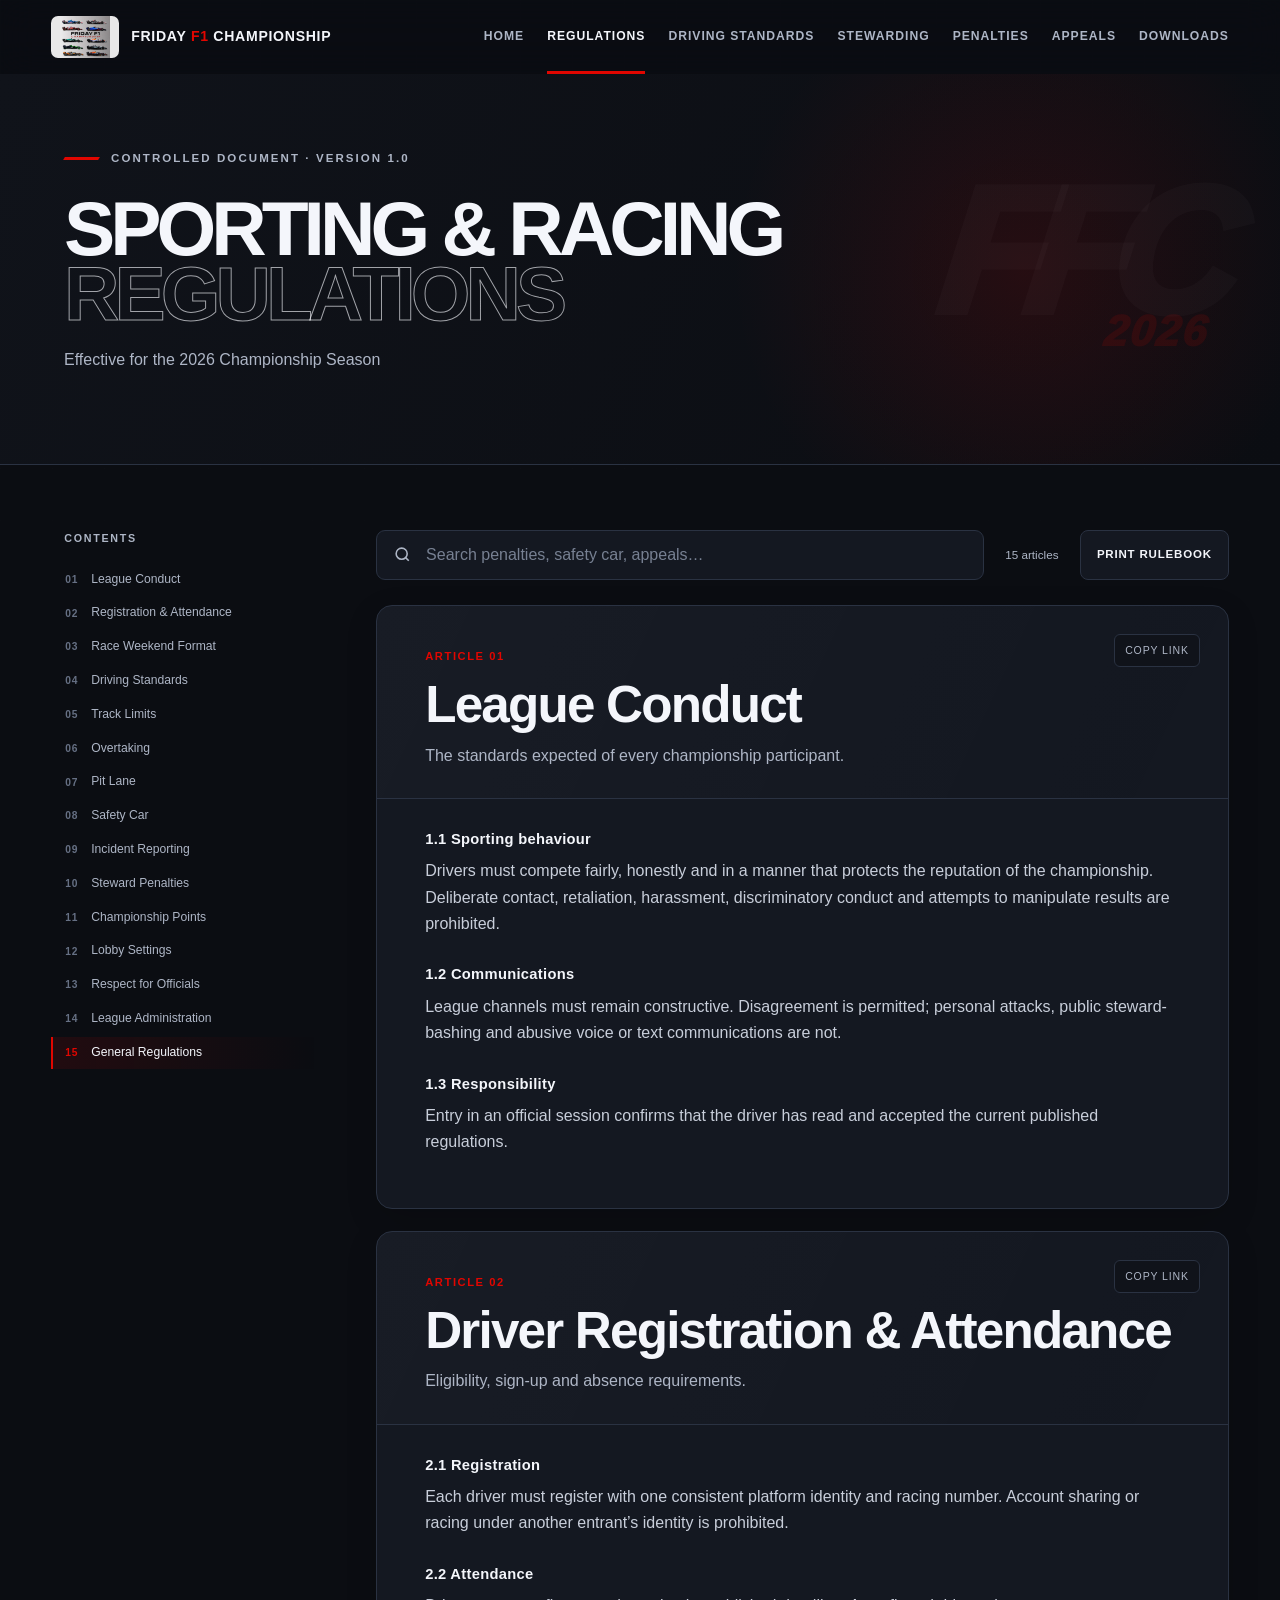
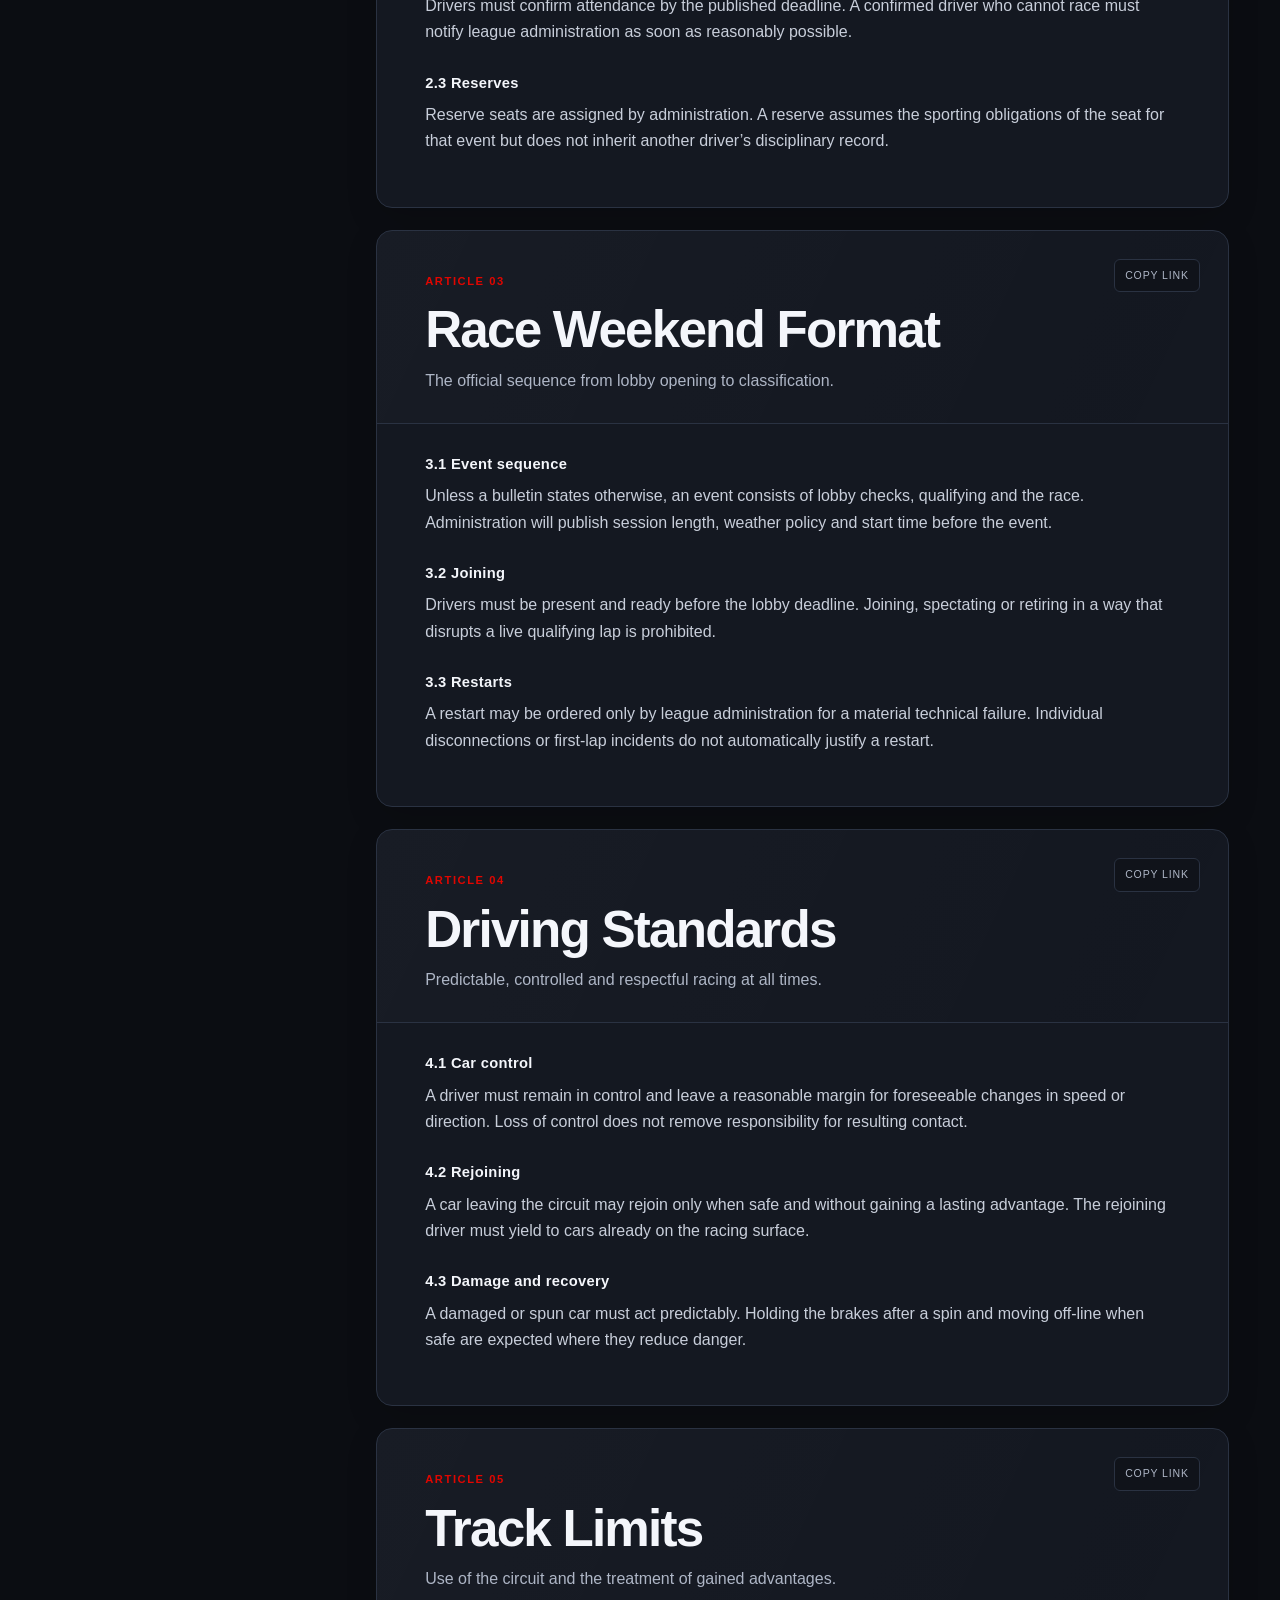
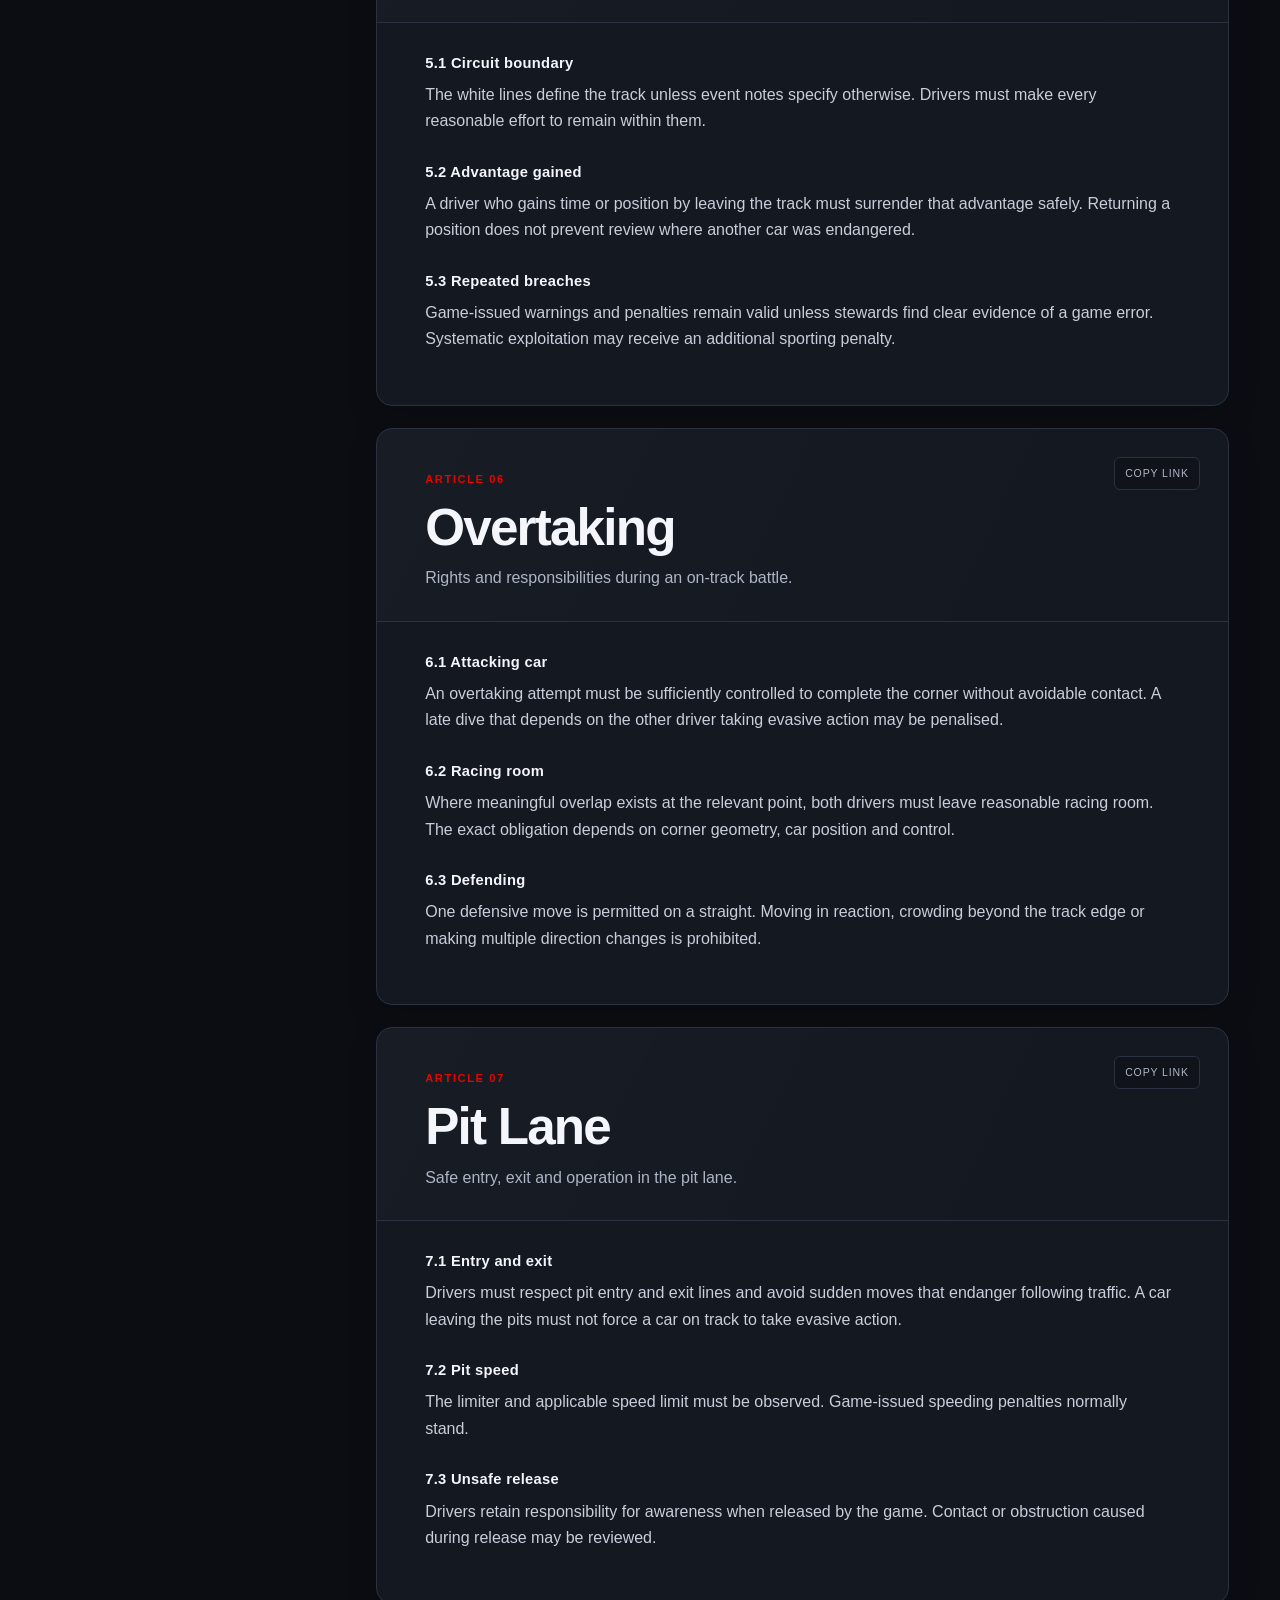
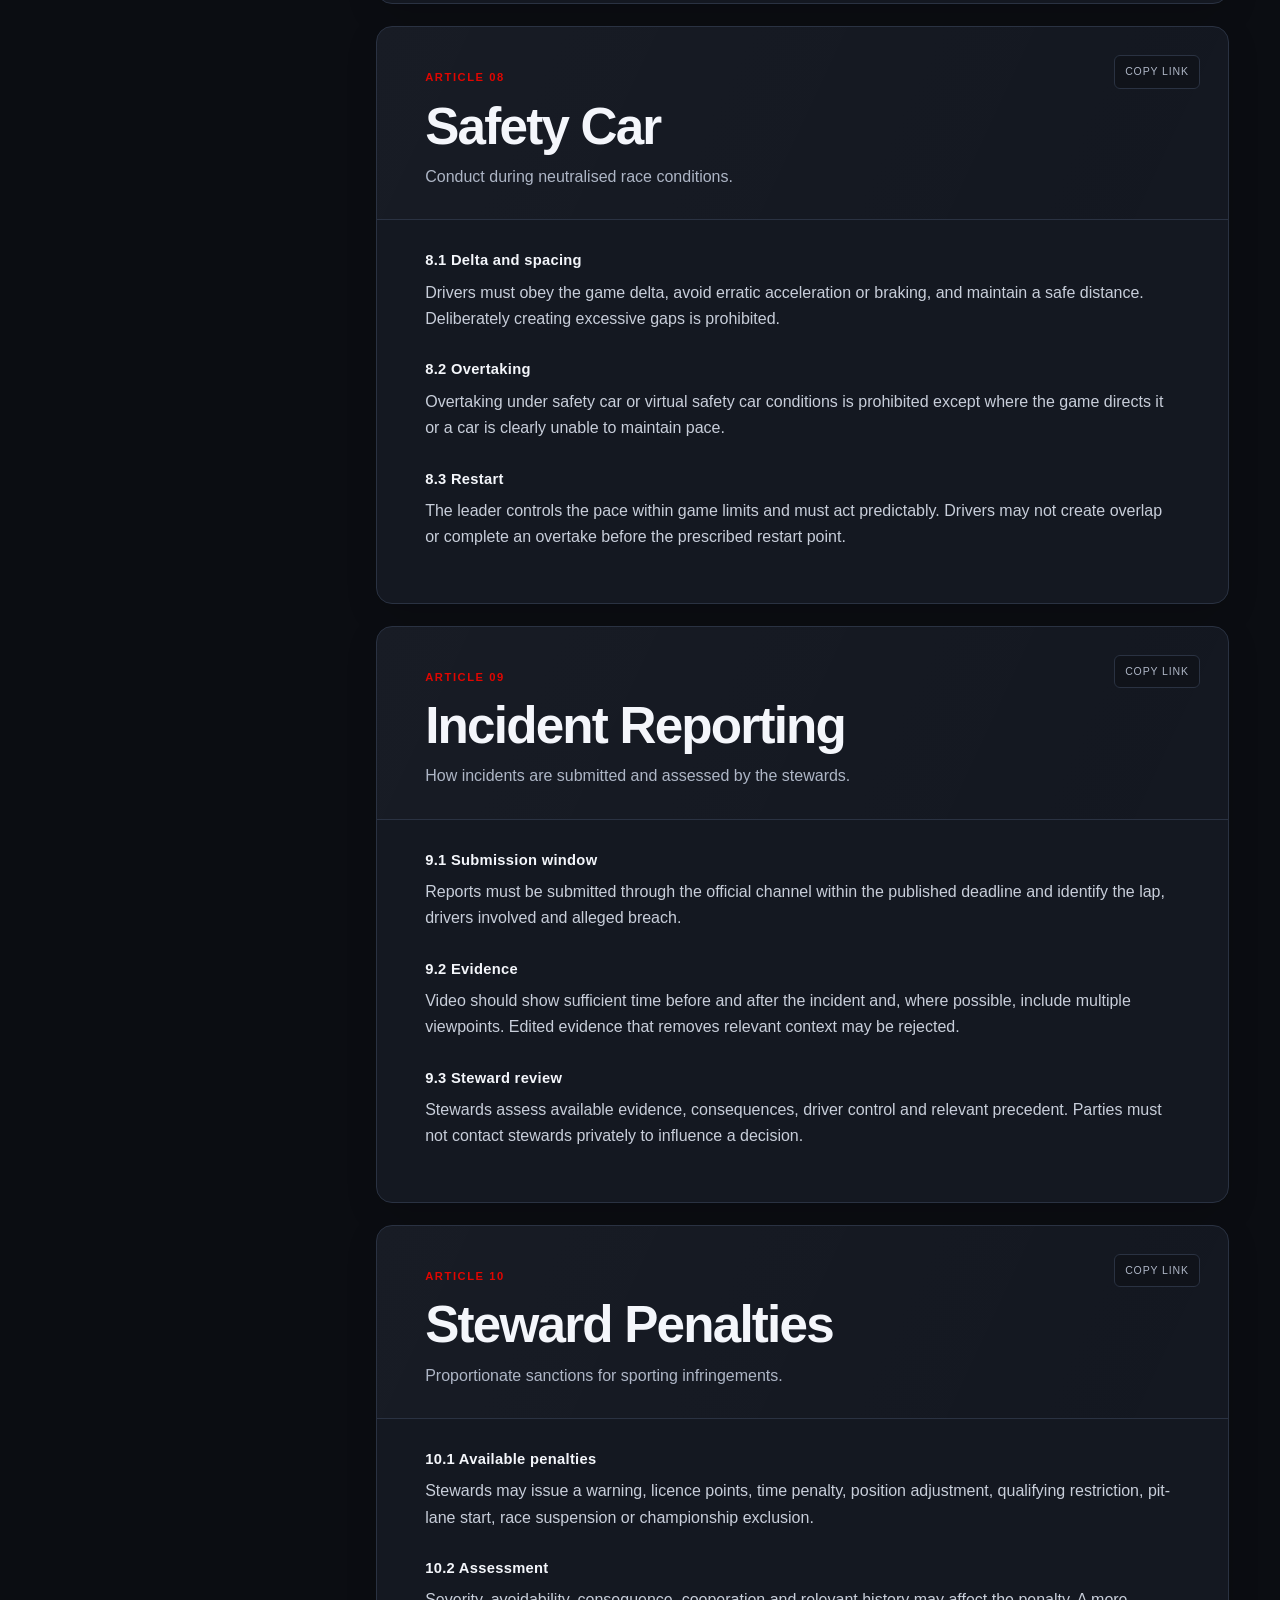
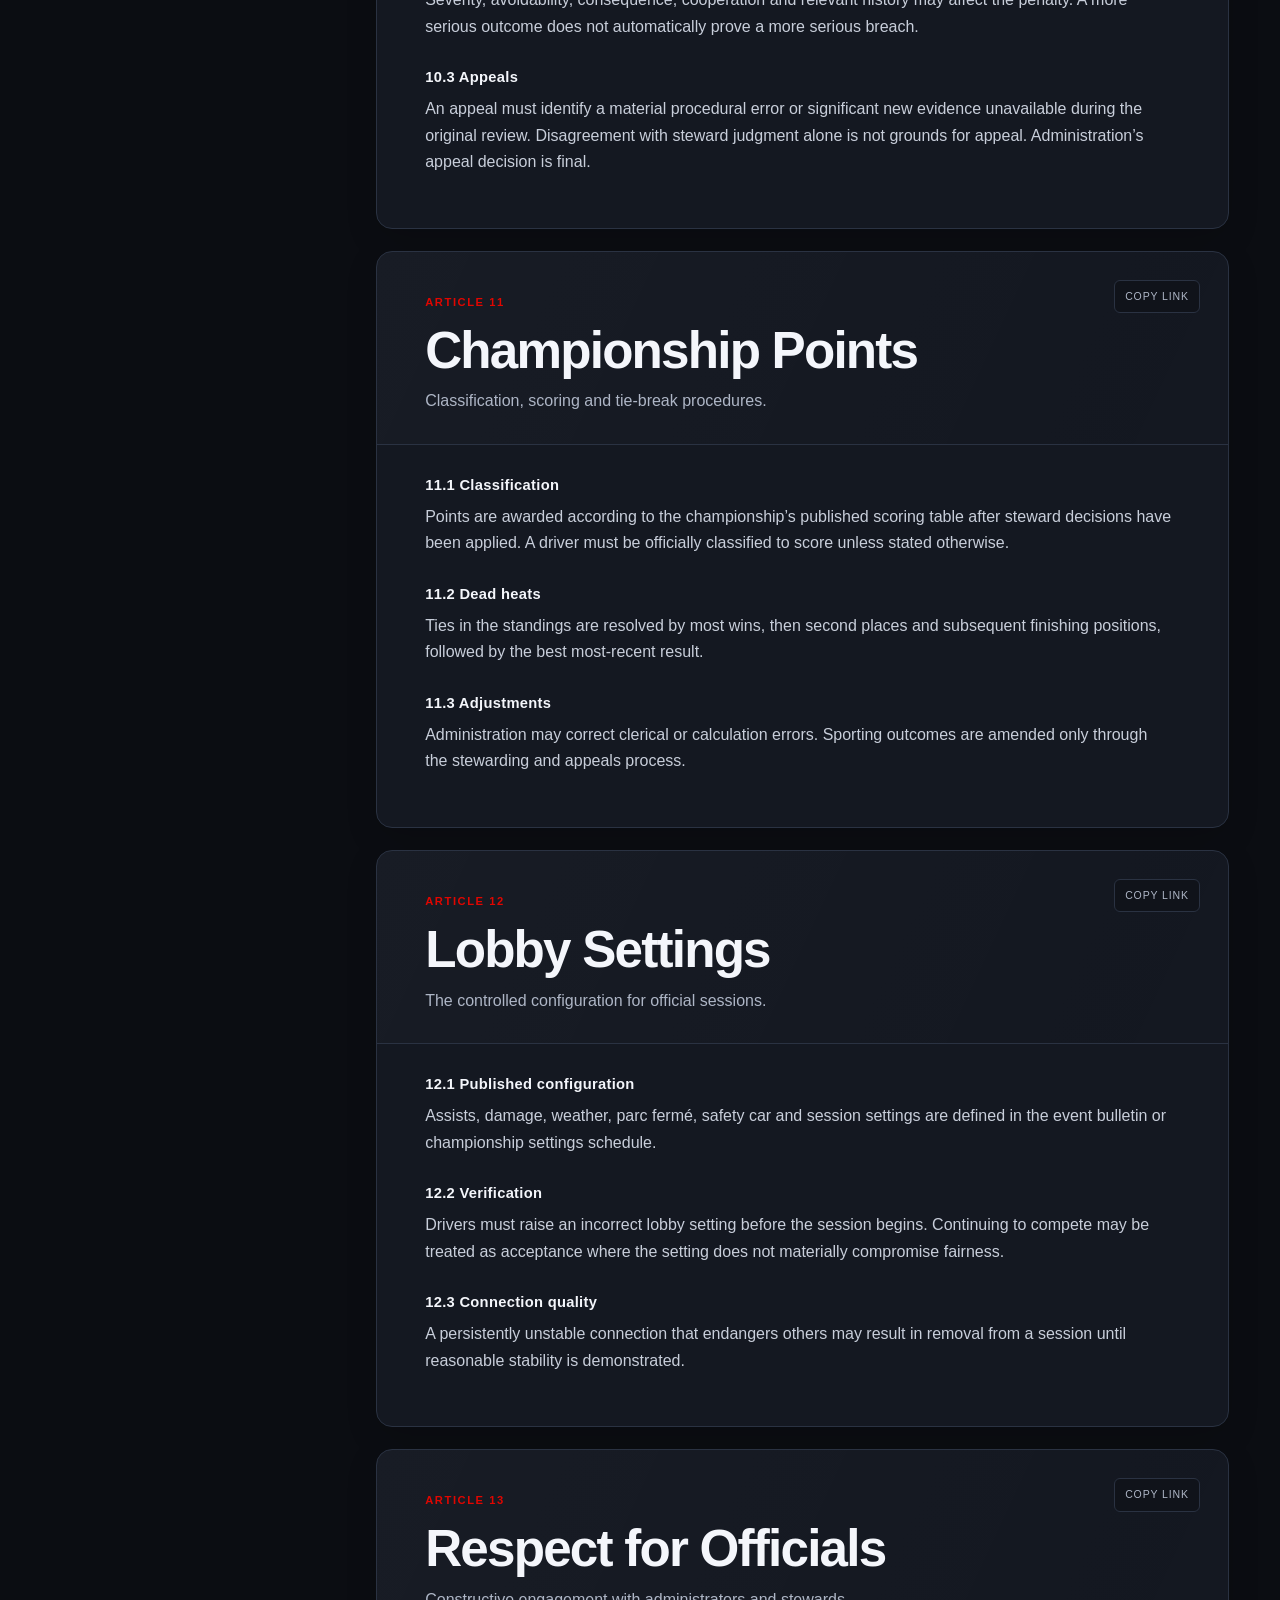
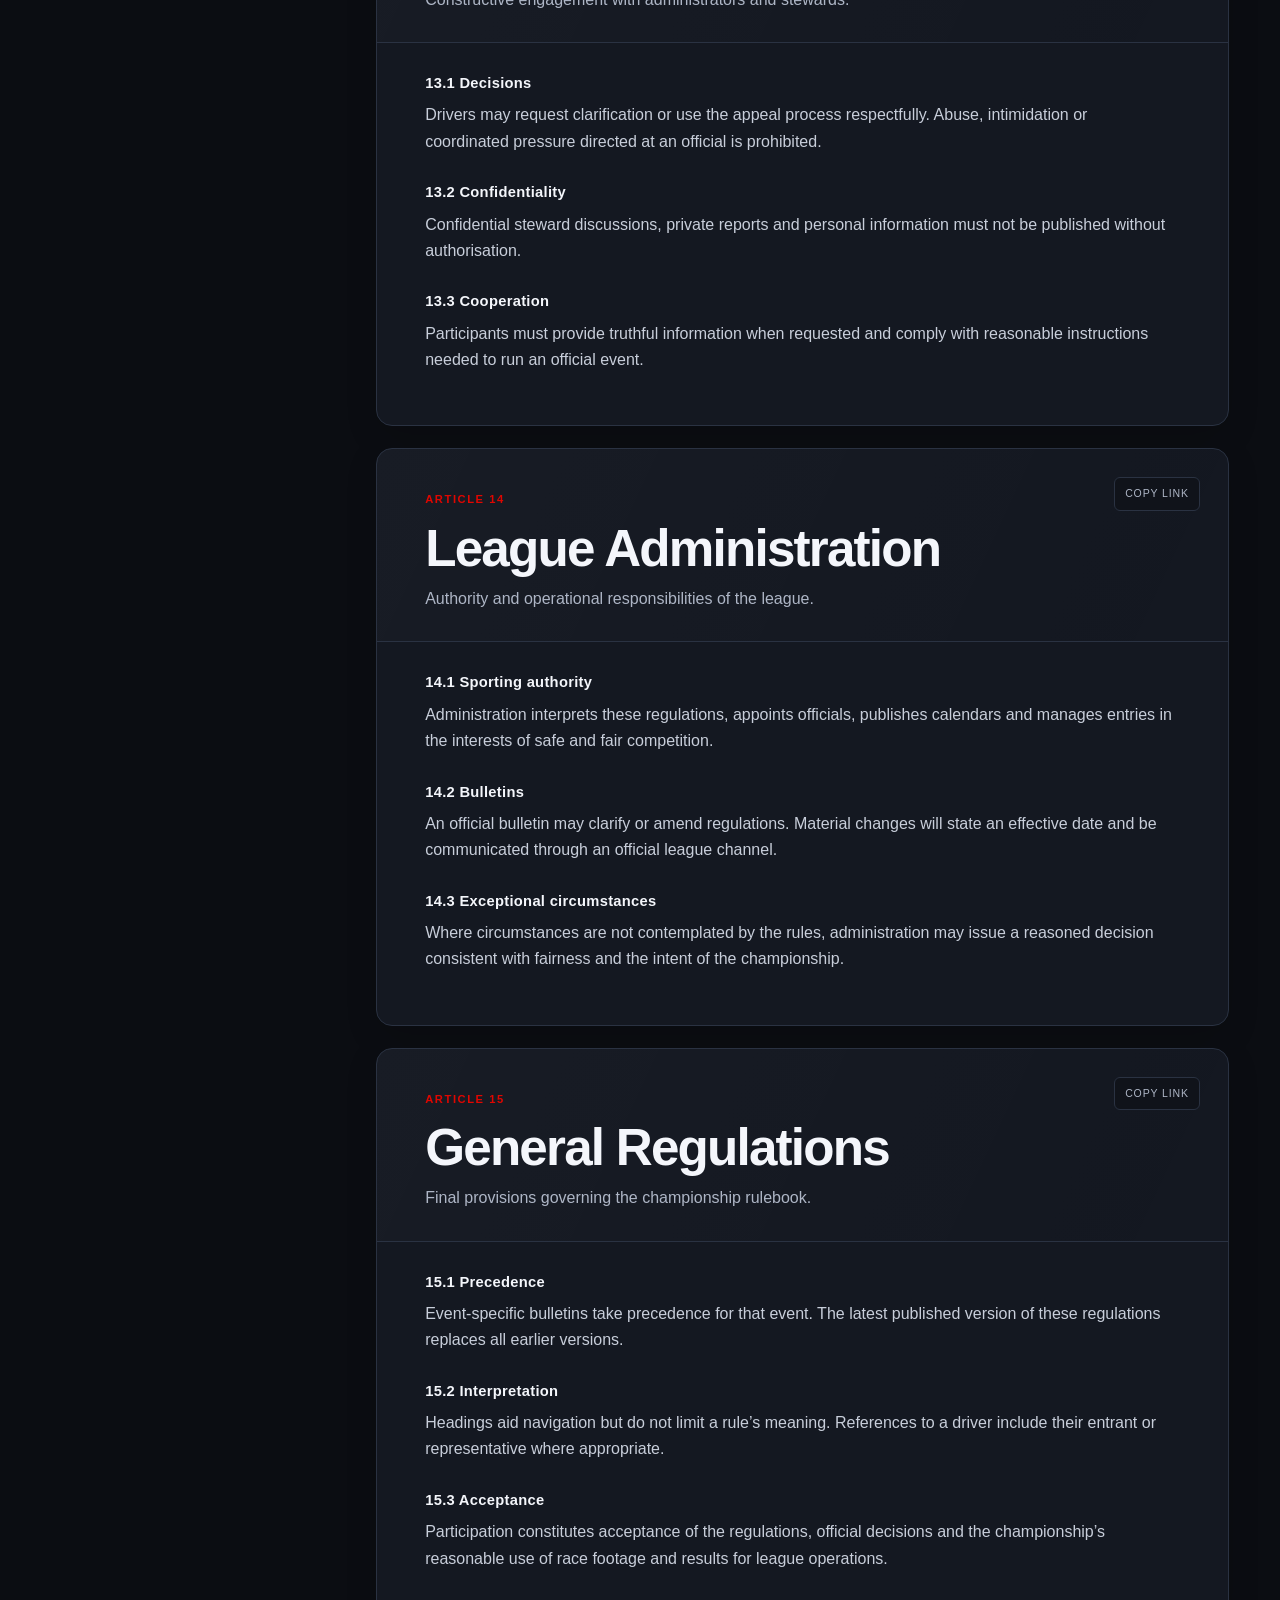
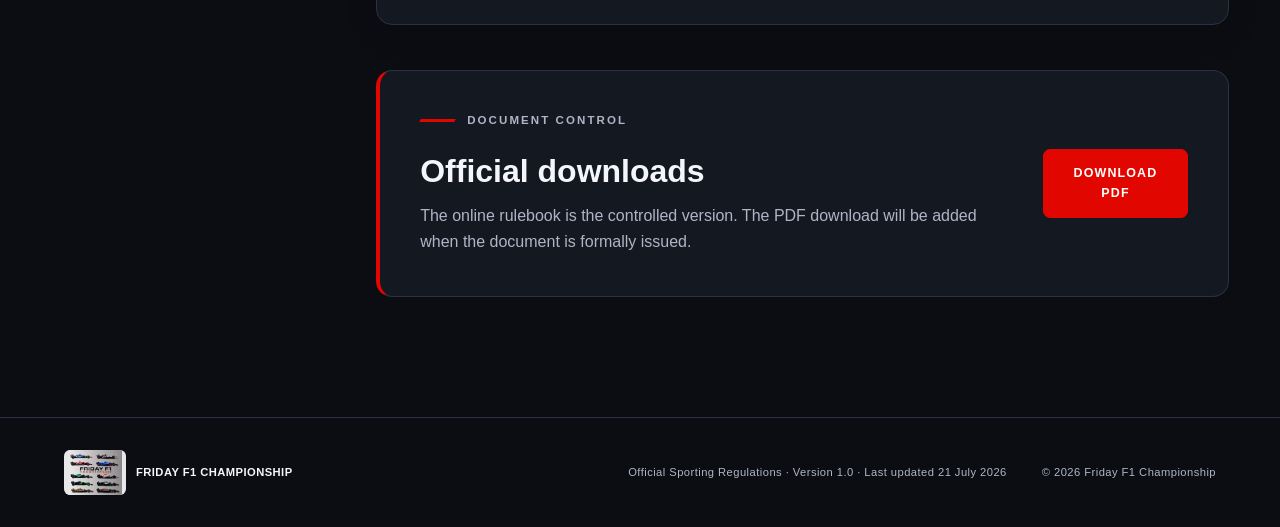
==== rules/index.html @ 62116d91 "Launch Friday F1 rulebook website" ====
<!doctype html>
<html lang="en">
<head>
  <meta charset="utf-8"><meta name="viewport" content="width=device-width, initial-scale=1"><meta name="theme-color" content="#0B0D12">
  <meta name="description" content="Friday F1 Championship Official Sporting and Racing Regulations, version 1.0.">
  <title>Sporting Regulations | Friday F1 Championship</title>
  <link rel="icon" href="../assets/logo.jpg"><link rel="stylesheet" href="../css/styles.css"><script src="../js/app.js" defer></script>
</head>
<body class="rules-page">
  <a class="skip-link" href="#rulebook">Skip to rulebook</a><div class="progress" aria-hidden="true"><span id="scroll-progress"></span></div>
  <header class="site-header" data-header><a class="brand" href="../index.html"><img src="../assets/logo.jpg" alt="" width="48" height="48"><span>Friday <b>F1</b> Championship</span></a><button class="nav-toggle" type="button" aria-expanded="false" aria-controls="primary-nav"><span></span><span></span><span></span><span class="sr-only">Open navigation</span></button><nav id="primary-nav" class="primary-nav" aria-label="Primary navigation"><a href="../index.html">Home</a><a class="active" href="#rulebook">Regulations</a><a href="#article-4">Driving Standards</a><a href="#article-9">Stewarding</a><a href="#article-10">Penalties</a><a href="#appeals">Appeals</a><a href="#downloads">Downloads</a></nav></header>

  <section class="rules-masthead"><div><p class="eyebrow"><span></span> Controlled Document · Version 1.0</p><h1>Sporting &amp; Racing<br><em>Regulations</em></h1><p>Effective for the 2026 Championship Season</p></div><div class="masthead-mark" aria-hidden="true">FFC<span>2026</span></div></section>

  <main id="rulebook" class="rules-shell">
    <aside class="rules-sidebar" aria-label="Rulebook contents">
      <button class="contents-toggle" type="button" aria-expanded="false" aria-controls="article-nav">Article index <span>+</span></button>
      <nav id="article-nav"><p>Contents</p>
        <a href="#article-1"><b>01</b> League Conduct</a><a href="#article-2"><b>02</b> Registration &amp; Attendance</a><a href="#article-3"><b>03</b> Race Weekend Format</a><a href="#article-4"><b>04</b> Driving Standards</a><a href="#article-5"><b>05</b> Track Limits</a><a href="#article-6"><b>06</b> Overtaking</a><a href="#article-7"><b>07</b> Pit Lane</a><a href="#article-8"><b>08</b> Safety Car</a><a href="#article-9"><b>09</b> Incident Reporting</a><a href="#article-10"><b>10</b> Steward Penalties</a><a href="#article-11"><b>11</b> Championship Points</a><a href="#article-12"><b>12</b> Lobby Settings</a><a href="#article-13"><b>13</b> Respect for Officials</a><a href="#article-14"><b>14</b> League Administration</a><a href="#article-15"><b>15</b> General Regulations</a>
      </nav>
    </aside>

    <div class="rules-content">
      <div class="rule-tools">
        <label class="search-box"><span class="sr-only">Search regulations</span><svg viewBox="0 0 24 24" aria-hidden="true"><circle cx="11" cy="11" r="7"></circle><path d="m20 20-4-4"></path></svg><input id="rule-search" type="search" placeholder="Search penalties, safety car, appeals…" autocomplete="off"></label>
        <span id="search-status" aria-live="polite">15 articles</span><button type="button" data-print>Print Rulebook</button>
      </div>
      <div id="no-results" class="no-results" hidden><h2>No matching regulations</h2><p>Try a broader term or clear the search.</p></div>

      <article id="article-1" class="rule-card reveal" data-title="League Conduct"><header><span>Article 01</span><button class="copy-link" type="button" aria-label="Copy link to Article 1">Copy link</button><h2>League Conduct</h2><p>The standards expected of every championship participant.</p></header><div class="rule-body"><h3>1.1 Sporting behaviour</h3><p>Drivers must compete fairly, honestly and in a manner that protects the reputation of the championship. Deliberate contact, retaliation, harassment, discriminatory conduct and attempts to manipulate results are prohibited.</p><h3>1.2 Communications</h3><p>League channels must remain constructive. Disagreement is permitted; personal attacks, public steward-bashing and abusive voice or text communications are not.</p><h3>1.3 Responsibility</h3><p>Entry in an official session confirms that the driver has read and accepted the current published regulations.</p></div></article>

      <article id="article-2" class="rule-card reveal" data-title="Driver Registration and Attendance"><header><span>Article 02</span><button class="copy-link" type="button" aria-label="Copy link to Article 2">Copy link</button><h2>Driver Registration &amp; Attendance</h2><p>Eligibility, sign-up and absence requirements.</p></header><div class="rule-body"><h3>2.1 Registration</h3><p>Each driver must register with one consistent platform identity and racing number. Account sharing or racing under another entrant’s identity is prohibited.</p><h3>2.2 Attendance</h3><p>Drivers must confirm attendance by the published deadline. A confirmed driver who cannot race must notify league administration as soon as reasonably possible.</p><h3>2.3 Reserves</h3><p>Reserve seats are assigned by administration. A reserve assumes the sporting obligations of the seat for that event but does not inherit another driver’s disciplinary record.</p></div></article>

      <article id="article-3" class="rule-card reveal" data-title="Race Weekend Format"><header><span>Article 03</span><button class="copy-link" type="button" aria-label="Copy link to Article 3">Copy link</button><h2>Race Weekend Format</h2><p>The official sequence from lobby opening to classification.</p></header><div class="rule-body"><h3>3.1 Event sequence</h3><p>Unless a bulletin states otherwise, an event consists of lobby checks, qualifying and the race. Administration will publish session length, weather policy and start time before the event.</p><h3>3.2 Joining</h3><p>Drivers must be present and ready before the lobby deadline. Joining, spectating or retiring in a way that disrupts a live qualifying lap is prohibited.</p><h3>3.3 Restarts</h3><p>A restart may be ordered only by league administration for a material technical failure. Individual disconnections or first-lap incidents do not automatically justify a restart.</p></div></article>

      <article id="article-4" class="rule-card reveal" data-title="Driving Standards"><header><span>Article 04</span><button class="copy-link" type="button" aria-label="Copy link to Article 4">Copy link</button><h2>Driving Standards</h2><p>Predictable, controlled and respectful racing at all times.</p></header><div class="rule-body"><h3>4.1 Car control</h3><p>A driver must remain in control and leave a reasonable margin for foreseeable changes in speed or direction. Loss of control does not remove responsibility for resulting contact.</p><h3>4.2 Rejoining</h3><p>A car leaving the circuit may rejoin only when safe and without gaining a lasting advantage. The rejoining driver must yield to cars already on the racing surface.</p><h3>4.3 Damage and recovery</h3><p>A damaged or spun car must act predictably. Holding the brakes after a spin and moving off-line when safe are expected where they reduce danger.</p></div></article>

      <article id="article-5" class="rule-card reveal" data-title="Track Limits"><header><span>Article 05</span><button class="copy-link" type="button" aria-label="Copy link to Article 5">Copy link</button><h2>Track Limits</h2><p>Use of the circuit and the treatment of gained advantages.</p></header><div class="rule-body"><h3>5.1 Circuit boundary</h3><p>The white lines define the track unless event notes specify otherwise. Drivers must make every reasonable effort to remain within them.</p><h3>5.2 Advantage gained</h3><p>A driver who gains time or position by leaving the track must surrender that advantage safely. Returning a position does not prevent review where another car was endangered.</p><h3>5.3 Repeated breaches</h3><p>Game-issued warnings and penalties remain valid unless stewards find clear evidence of a game error. Systematic exploitation may receive an additional sporting penalty.</p></div></article>

      <article id="article-6" class="rule-card reveal" data-title="Overtaking"><header><span>Article 06</span><button class="copy-link" type="button" aria-label="Copy link to Article 6">Copy link</button><h2>Overtaking</h2><p>Rights and responsibilities during an on-track battle.</p></header><div class="rule-body"><h3>6.1 Attacking car</h3><p>An overtaking attempt must be sufficiently controlled to complete the corner without avoidable contact. A late dive that depends on the other driver taking evasive action may be penalised.</p><h3>6.2 Racing room</h3><p>Where meaningful overlap exists at the relevant point, both drivers must leave reasonable racing room. The exact obligation depends on corner geometry, car position and control.</p><h3>6.3 Defending</h3><p>One defensive move is permitted on a straight. Moving in reaction, crowding beyond the track edge or making multiple direction changes is prohibited.</p></div></article>

      <article id="article-7" class="rule-card reveal" data-title="Pit Lane"><header><span>Article 07</span><button class="copy-link" type="button" aria-label="Copy link to Article 7">Copy link</button><h2>Pit Lane</h2><p>Safe entry, exit and operation in the pit lane.</p></header><div class="rule-body"><h3>7.1 Entry and exit</h3><p>Drivers must respect pit entry and exit lines and avoid sudden moves that endanger following traffic. A car leaving the pits must not force a car on track to take evasive action.</p><h3>7.2 Pit speed</h3><p>The limiter and applicable speed limit must be observed. Game-issued speeding penalties normally stand.</p><h3>7.3 Unsafe release</h3><p>Drivers retain responsibility for awareness when released by the game. Contact or obstruction caused during release may be reviewed.</p></div></article>

      <article id="article-8" class="rule-card reveal" data-title="Safety Car"><header><span>Article 08</span><button class="copy-link" type="button" aria-label="Copy link to Article 8">Copy link</button><h2>Safety Car</h2><p>Conduct during neutralised race conditions.</p></header><div class="rule-body"><h3>8.1 Delta and spacing</h3><p>Drivers must obey the game delta, avoid erratic acceleration or braking, and maintain a safe distance. Deliberately creating excessive gaps is prohibited.</p><h3>8.2 Overtaking</h3><p>Overtaking under safety car or virtual safety car conditions is prohibited except where the game directs it or a car is clearly unable to maintain pace.</p><h3>8.3 Restart</h3><p>The leader controls the pace within game limits and must act predictably. Drivers may not create overlap or complete an overtake before the prescribed restart point.</p></div></article>

      <article id="article-9" class="rule-card reveal" data-title="Incident Reporting"><header><span>Article 09</span><button class="copy-link" type="button" aria-label="Copy link to Article 9">Copy link</button><h2>Incident Reporting</h2><p>How incidents are submitted and assessed by the stewards.</p></header><div class="rule-body"><h3>9.1 Submission window</h3><p>Reports must be submitted through the official channel within the published deadline and identify the lap, drivers involved and alleged breach.</p><h3>9.2 Evidence</h3><p>Video should show sufficient time before and after the incident and, where possible, include multiple viewpoints. Edited evidence that removes relevant context may be rejected.</p><h3>9.3 Steward review</h3><p>Stewards assess available evidence, consequences, driver control and relevant precedent. Parties must not contact stewards privately to influence a decision.</p></div></article>

      <article id="article-10" class="rule-card reveal" data-title="Steward Penalties"><header><span>Article 10</span><button class="copy-link" type="button" aria-label="Copy link to Article 10">Copy link</button><h2>Steward Penalties</h2><p>Proportionate sanctions for sporting infringements.</p></header><div class="rule-body"><h3>10.1 Available penalties</h3><p>Stewards may issue a warning, licence points, time penalty, position adjustment, qualifying restriction, pit-lane start, race suspension or championship exclusion.</p><h3>10.2 Assessment</h3><p>Severity, avoidability, consequence, cooperation and relevant history may affect the penalty. A more serious outcome does not automatically prove a more serious breach.</p><h3 id="appeals">10.3 Appeals</h3><p>An appeal must identify a material procedural error or significant new evidence unavailable during the original review. Disagreement with steward judgment alone is not grounds for appeal. Administration’s appeal decision is final.</p></div></article>

      <article id="article-11" class="rule-card reveal" data-title="Championship Points"><header><span>Article 11</span><button class="copy-link" type="button" aria-label="Copy link to Article 11">Copy link</button><h2>Championship Points</h2><p>Classification, scoring and tie-break procedures.</p></header><div class="rule-body"><h3>11.1 Classification</h3><p>Points are awarded according to the championship’s published scoring table after steward decisions have been applied. A driver must be officially classified to score unless stated otherwise.</p><h3>11.2 Dead heats</h3><p>Ties in the standings are resolved by most wins, then second places and subsequent finishing positions, followed by the best most-recent result.</p><h3>11.3 Adjustments</h3><p>Administration may correct clerical or calculation errors. Sporting outcomes are amended only through the stewarding and appeals process.</p></div></article>

      <article id="article-12" class="rule-card reveal" data-title="Lobby Settings"><header><span>Article 12</span><button class="copy-link" type="button" aria-label="Copy link to Article 12">Copy link</button><h2>Lobby Settings</h2><p>The controlled configuration for official sessions.</p></header><div class="rule-body"><h3>12.1 Published configuration</h3><p>Assists, damage, weather, parc fermé, safety car and session settings are defined in the event bulletin or championship settings schedule.</p><h3>12.2 Verification</h3><p>Drivers must raise an incorrect lobby setting before the session begins. Continuing to compete may be treated as acceptance where the setting does not materially compromise fairness.</p><h3>12.3 Connection quality</h3><p>A persistently unstable connection that endangers others may result in removal from a session until reasonable stability is demonstrated.</p></div></article>

      <article id="article-13" class="rule-card reveal" data-title="Respect for Officials"><header><span>Article 13</span><button class="copy-link" type="button" aria-label="Copy link to Article 13">Copy link</button><h2>Respect for Officials</h2><p>Constructive engagement with administrators and stewards.</p></header><div class="rule-body"><h3>13.1 Decisions</h3><p>Drivers may request clarification or use the appeal process respectfully. Abuse, intimidation or coordinated pressure directed at an official is prohibited.</p><h3>13.2 Confidentiality</h3><p>Confidential steward discussions, private reports and personal information must not be published without authorisation.</p><h3>13.3 Cooperation</h3><p>Participants must provide truthful information when requested and comply with reasonable instructions needed to run an official event.</p></div></article>

      <article id="article-14" class="rule-card reveal" data-title="League Administration"><header><span>Article 14</span><button class="copy-link" type="button" aria-label="Copy link to Article 14">Copy link</button><h2>League Administration</h2><p>Authority and operational responsibilities of the league.</p></header><div class="rule-body"><h3>14.1 Sporting authority</h3><p>Administration interprets these regulations, appoints officials, publishes calendars and manages entries in the interests of safe and fair competition.</p><h3>14.2 Bulletins</h3><p>An official bulletin may clarify or amend regulations. Material changes will state an effective date and be communicated through an official league channel.</p><h3>14.3 Exceptional circumstances</h3><p>Where circumstances are not contemplated by the rules, administration may issue a reasoned decision consistent with fairness and the intent of the championship.</p></div></article>

      <article id="article-15" class="rule-card reveal" data-title="General Regulations"><header><span>Article 15</span><button class="copy-link" type="button" aria-label="Copy link to Article 15">Copy link</button><h2>General Regulations</h2><p>Final provisions governing the championship rulebook.</p></header><div class="rule-body"><h3>15.1 Precedence</h3><p>Event-specific bulletins take precedence for that event. The latest published version of these regulations replaces all earlier versions.</p><h3>15.2 Interpretation</h3><p>Headings aid navigation but do not limit a rule’s meaning. References to a driver include their entrant or representative where appropriate.</p><h3>15.3 Acceptance</h3><p>Participation constitutes acceptance of the regulations, official decisions and the championship’s reasonable use of race footage and results for league operations.</p></div></article>

      <section id="downloads" class="downloads-panel reveal"><div><p class="eyebrow"><span></span> Document control</p><h2>Official downloads</h2><p>The online rulebook is the controlled version. The PDF download will be added when the document is formally issued.</p></div><button class="button primary" type="button" data-download>Download PDF</button></section>
    </div>
  </main>
  <footer class="site-footer"><div><img src="../assets/logo.jpg" alt="" width="40" height="40"><span>Friday F1 Championship</span></div><p>Official Sporting Regulations · Version 1.0 · Last updated 21 July 2026</p><p>© 2026 Friday F1 Championship</p></footer>
  <button class="back-top" type="button" aria-label="Back to top" title="Back to top">↑</button><div class="toast" role="status" aria-live="polite"></div>
</body></html>
---- css/styles.css ----
/* Friday F1 Championship — shared visual system */
:root{--bg:#0b0d12;--surface:#141821;--surface-2:#191e29;--border:#2a3242;--text:#f4f6fb;--muted:#aeb6c6;--red:#e10600;--red-dark:#a80501;--max:1440px;--header:74px;--radius:16px;--shadow:0 24px 60px rgba(0,0,0,.26)}
*{box-sizing:border-box}html{scroll-behavior:smooth;scroll-padding-top:calc(var(--header) + 22px)}body{margin:0;background:var(--bg);color:var(--text);font-family:Inter,ui-sans-serif,-apple-system,BlinkMacSystemFont,"Segoe UI",sans-serif;line-height:1.65;-webkit-font-smoothing:antialiased}body::before{content:"";position:fixed;inset:0;z-index:-1;pointer-events:none;background-image:linear-gradient(rgba(255,255,255,.018) 1px,transparent 1px),linear-gradient(90deg,rgba(255,255,255,.018) 1px,transparent 1px);background-size:52px 52px;mask-image:linear-gradient(to bottom,black,transparent 70%)}a{color:inherit;text-decoration:none}button,input{font:inherit}button{color:inherit}img{max-width:100%;display:block}.sr-only{position:absolute;width:1px;height:1px;padding:0;margin:-1px;overflow:hidden;clip:rect(0,0,0,0);white-space:nowrap;border:0}.skip-link{position:fixed;top:10px;left:10px;z-index:1000;padding:10px 14px;background:#fff;color:#000;transform:translateY(-150%);border-radius:4px}.skip-link:focus{transform:none}.progress{position:fixed;inset:0 0 auto;height:3px;z-index:1001;background:transparent}.progress span{display:block;width:0;height:100%;background:var(--red);box-shadow:0 0 10px var(--red)}
.site-header{height:var(--header);position:sticky;top:0;z-index:100;display:flex;align-items:center;justify-content:space-between;padding:0 clamp(20px,4vw,68px);border-bottom:1px solid transparent;transition:.25s;background:rgba(11,13,18,.72);backdrop-filter:blur(18px)}.site-header.scrolled{border-color:rgba(255,255,255,.09);background:rgba(11,13,18,.94)}.brand{display:flex;align-items:center;gap:12px;font-size:.88rem;font-weight:700;letter-spacing:.05em;text-transform:uppercase}.brand img{width:68px;height:42px;object-fit:contain;background:#e8e8e8;border-radius:7px}.brand b{color:var(--red)}.primary-nav{display:flex;align-items:center;gap:clamp(13px,1.8vw,28px);height:100%}.primary-nav a{height:100%;display:grid;place-items:center;position:relative;color:var(--muted);font-size:.76rem;font-weight:700;text-transform:uppercase;letter-spacing:.08em;white-space:nowrap;transition:.2s}.primary-nav a::after{content:"";position:absolute;inset:auto 50% -1px;height:3px;background:var(--red);transition:.25s}.primary-nav a:hover,.primary-nav a:focus-visible,.primary-nav a.active{color:var(--text)}.primary-nav a:hover::after,.primary-nav a:focus-visible::after,.primary-nav a.active::after{inset-inline:0}.nav-toggle{display:none;width:44px;height:44px;border:1px solid var(--border);background:var(--surface);border-radius:8px;padding:11px}.nav-toggle>span:not(.sr-only){display:block;height:2px;background:var(--text);margin:4px 0}
.hero{min-height:calc(100svh - var(--header));position:relative;display:grid;align-items:center;overflow:hidden;background:url("../assets/banner.jpg") center/cover no-repeat}.hero::before{content:"";position:absolute;inset:0;background:linear-gradient(90deg,rgba(8,10,14,.98) 0%,rgba(8,10,14,.86) 37%,rgba(8,10,14,.2) 72%),linear-gradient(0deg,var(--bg),transparent 24%)}.hero::after{content:"";position:absolute;inset:0;background:repeating-linear-gradient(115deg,transparent 0 90px,rgba(255,255,255,.018) 91px 92px);mix-blend-mode:screen}.hero-shade{position:absolute;left:-5%;bottom:10%;width:42vw;height:8px;background:var(--red);transform:skewX(-35deg);filter:blur(.4px);opacity:.75}.hero-content{position:relative;z-index:2;width:min(720px,90%);margin-left:max(5vw,calc((100vw - var(--max))/2));padding:70px 0 100px}.hero-logo{width:190px;height:158px;object-fit:contain;background:#e8e8e8;border:1px solid rgba(255,255,255,.14);border-radius:14px;margin:32px 0 24px;box-shadow:var(--shadow)}.eyebrow{display:flex;align-items:center;gap:12px;color:var(--muted);font-size:.72rem;font-weight:800;letter-spacing:.18em;text-transform:uppercase}.eyebrow span{width:35px;height:3px;background:var(--red);transform:skewX(-30deg)}h1,h2,h3,p{margin-top:0}.hero h1,.rules-masthead h1{font-size:clamp(3.4rem,7.2vw,7.4rem);line-height:.85;letter-spacing:-.065em;text-transform:uppercase;margin:0}.hero h1 em,.rules-masthead h1 em,.section-heading h2 em{font-style:normal;color:transparent;-webkit-text-stroke:1px rgba(244,246,251,.64)}.hero-subtitle{font-size:clamp(1rem,1.8vw,1.38rem);letter-spacing:.08em;text-transform:uppercase;margin:32px 0 18px}.document-meta{display:flex;gap:10px;margin-bottom:35px}.document-meta span{padding:7px 11px;border:1px solid rgba(255,255,255,.17);border-radius:5px;color:var(--muted);font-size:.73rem;text-transform:uppercase;letter-spacing:.09em}.hero-actions,.document-cta>div:last-child{display:flex;flex-wrap:wrap;gap:12px}.button{appearance:none;border:1px solid var(--border);border-radius:7px;padding:13px 20px;display:inline-flex;align-items:center;justify-content:center;gap:28px;min-height:50px;background:var(--surface);font-size:.78rem;font-weight:800;text-transform:uppercase;letter-spacing:.09em;cursor:pointer;transition:.2s}.button:hover,.button:focus-visible{transform:translateY(-2px);border-color:#566071}.button.primary{border-color:var(--red);background:var(--red);color:#fff}.button.primary:hover{background:#f31610;box-shadow:0 10px 30px rgba(225,6,0,.25)}.button.ghost{background:rgba(11,13,18,.55)}.scroll-cue{position:absolute;z-index:2;right:5vw;bottom:38px;display:flex;align-items:center;gap:13px;color:var(--muted);font-size:.68rem;text-transform:uppercase;letter-spacing:.18em;transform:rotate(90deg);transform-origin:right}.scroll-cue i{display:block;width:45px;height:1px;background:var(--red)}
.section{max-width:var(--max);margin:auto;padding:clamp(80px,10vw,150px) clamp(22px,5vw,76px)}.section-heading{max-width:800px}.section-heading h2{font-size:clamp(2.5rem,5vw,5.2rem);line-height:.96;letter-spacing:-.055em;text-transform:uppercase;margin:24px 0 55px}.intro-grid{display:grid;grid-template-columns:1fr 1.15fr;gap:7vw;align-items:end}.lead{font-size:clamp(1.08rem,2vw,1.5rem);color:var(--muted);max-width:620px}.stat-row{display:grid;grid-template-columns:repeat(3,1fr);border-top:1px solid var(--border);padding-top:30px}.stat-row div{display:flex;flex-direction:column;border-left:1px solid var(--border);padding-left:24px}.stat-row strong{font-size:clamp(1.9rem,3vw,3rem);line-height:1}.stat-row span{color:var(--muted);font-size:.72rem;text-transform:uppercase;letter-spacing:.12em;margin-top:10px}.feature-section{padding-top:50px}.feature-grid{display:grid;grid-template-columns:repeat(3,1fr);gap:18px}.feature-card{position:relative;min-height:330px;background:linear-gradient(150deg,var(--surface-2),var(--surface));border:1px solid var(--border);border-radius:var(--radius);padding:34px;overflow:hidden;transition:.25s}.feature-card::after{content:"";position:absolute;width:150px;height:150px;border:35px solid rgba(225,6,0,.05);border-radius:50%;right:-60px;top:-70px}.feature-card:hover{transform:translateY(-7px);border-color:#4a5568;box-shadow:var(--shadow)}.card-number{color:var(--red);font-weight:900;font-size:.78rem;letter-spacing:.1em}.feature-card h3{font-size:1.6rem;margin:62px 0 15px}.feature-card p{color:var(--muted);font-size:.94rem}.feature-card b{position:absolute;bottom:30px;font-size:.72rem;text-transform:uppercase;letter-spacing:.09em}.feature-card b span{color:var(--red);margin-left:8px}.document-cta{max-width:calc(var(--max) - 10vw);margin-bottom:110px;padding:55px clamp(25px,5vw,60px);display:flex;align-items:center;justify-content:space-between;gap:35px;background:linear-gradient(110deg,var(--surface),#171b25);border:1px solid var(--border);border-left:4px solid var(--red);border-radius:var(--radius)}.document-cta h2{font-size:clamp(2rem,4vw,4rem);line-height:1;margin:17px 0}.document-cta p{color:var(--muted);margin-bottom:0}
.rules-masthead{min-height:390px;display:flex;justify-content:space-between;align-items:center;padding:75px max(5vw,calc((100vw - var(--max))/2));background:radial-gradient(circle at 80% 50%,rgba(225,6,0,.12),transparent 28%),linear-gradient(115deg,#10131a,var(--bg));border-bottom:1px solid var(--border);overflow:hidden}.rules-masthead h1{font-size:clamp(3.2rem,6vw,6.2rem);margin:28px 0 20px}.rules-masthead>div>p:last-child{color:var(--muted)}.masthead-mark{font-size:clamp(5rem,14vw,14rem);font-weight:950;font-style:italic;letter-spacing:-.13em;color:rgba(255,255,255,.025);line-height:.7;transform:skewX(-7deg)}.masthead-mark span{display:block;color:rgba(225,6,0,.12);font-size:.24em;letter-spacing:.05em;text-align:right}.rules-shell{max-width:var(--max);margin:0 auto;display:grid;grid-template-columns:280px minmax(0,1fr);gap:45px;padding:65px clamp(20px,4vw,60px) 120px}.rules-sidebar{align-self:start;position:sticky;top:calc(var(--header) + 25px);max-height:calc(100vh - var(--header) - 50px);overflow:auto;padding-right:12px;scrollbar-width:thin;scrollbar-color:var(--border) transparent}.rules-sidebar nav>p{font-size:.67rem;font-weight:800;letter-spacing:.16em;text-transform:uppercase;color:var(--muted);margin:0 0 16px 13px}.rules-sidebar nav a{display:flex;align-items:center;gap:13px;padding:8px 12px;margin:2px 0;border-left:2px solid transparent;color:var(--muted);font-size:.76rem;line-height:1.3;transition:.18s}.rules-sidebar nav a b{font-size:.64rem;color:#667084;letter-spacing:.08em}.rules-sidebar nav a:hover,.rules-sidebar nav a.active{color:var(--text);background:linear-gradient(90deg,rgba(225,6,0,.11),transparent);border-left-color:var(--red)}.rules-sidebar nav a.active b{color:var(--red)}.contents-toggle{display:none}.rule-tools{display:grid;grid-template-columns:minmax(220px,1fr) auto auto;align-items:center;gap:13px;margin-bottom:25px}.search-box{height:50px;display:flex;align-items:center;gap:12px;padding:0 16px;border:1px solid var(--border);background:var(--surface);border-radius:9px;transition:.2s}.search-box:focus-within{border-color:var(--red);box-shadow:0 0 0 3px rgba(225,6,0,.12)}.search-box svg{width:20px;fill:none;stroke:var(--muted);stroke-width:2}.search-box input{width:100%;border:0;outline:0;color:var(--text);background:transparent}.search-box input::placeholder{color:#778092}.rule-tools>span{color:var(--muted);font-size:.73rem;min-width:70px;text-align:center}.rule-tools>button{height:50px;border:1px solid var(--border);background:var(--surface);border-radius:8px;padding:0 16px;cursor:pointer;font-size:.72rem;font-weight:700;text-transform:uppercase;letter-spacing:.07em}.rule-card{background:var(--surface);border:1px solid var(--border);border-radius:var(--radius);margin-bottom:22px;box-shadow:0 10px 32px rgba(0,0,0,.14);overflow:hidden}.rule-card.search-hit{border-color:rgba(225,6,0,.75);box-shadow:0 0 0 3px rgba(225,6,0,.1)}.rule-card[hidden]{display:none}.rule-card>header{position:relative;padding:36px clamp(25px,4vw,48px) 29px;border-bottom:1px solid var(--border);background:linear-gradient(115deg,rgba(255,255,255,.018),transparent)}.rule-card>header>span{color:var(--red);font-size:.7rem;font-weight:900;text-transform:uppercase;letter-spacing:.14em}.rule-card h2{font-size:clamp(1.9rem,4vw,3.3rem);line-height:1.1;letter-spacing:-.035em;margin:9px 0}.rule-card header p{color:var(--muted);margin:0}.copy-link{position:absolute;right:28px;top:28px;border:1px solid var(--border);background:#10131a;border-radius:6px;padding:7px 10px;color:var(--muted);font-size:.66rem;text-transform:uppercase;letter-spacing:.08em;cursor:pointer}.copy-link:hover{border-color:var(--red);color:var(--text)}.rule-body{padding:28px clamp(25px,4vw,48px) 34px;counter-reset:subsection}.rule-body h3{font-size:.92rem;margin:25px 0 7px;letter-spacing:.02em}.rule-body h3:first-child{margin-top:0}.rule-body p{color:#c8ceda;margin-bottom:18px;max-width:84ch}.no-results{padding:60px;text-align:center;border:1px dashed var(--border);border-radius:var(--radius);margin:30px 0}.no-results p{color:var(--muted)}.downloads-panel{display:flex;align-items:center;justify-content:space-between;gap:25px;padding:40px;background:var(--surface);border:1px solid var(--border);border-left:4px solid var(--red);border-radius:var(--radius);margin-top:45px}.downloads-panel h2{font-size:2rem;margin:15px 0 5px}.downloads-panel p{color:var(--muted);margin:0;max-width:680px}
.site-footer{border-top:1px solid var(--border);padding:32px max(5vw,calc((100vw - var(--max))/2));display:grid;grid-template-columns:1fr auto auto;gap:35px;align-items:center;color:var(--muted);font-size:.7rem;letter-spacing:.04em}.site-footer>div{display:flex;align-items:center;gap:10px;color:var(--text);font-weight:800;text-transform:uppercase}.site-footer img{width:62px;height:45px;object-fit:contain;background:#e8e8e8;border-radius:6px}.site-footer p{margin:0}.back-top{position:fixed;z-index:50;right:22px;bottom:22px;width:46px;height:46px;border:1px solid var(--border);background:rgba(20,24,33,.92);border-radius:50%;cursor:pointer;opacity:0;pointer-events:none;transform:translateY(15px);transition:.2s}.back-top.visible{opacity:1;pointer-events:auto;transform:none}.back-top:hover{background:var(--red);border-color:var(--red)}.toast{position:fixed;z-index:200;left:50%;bottom:25px;transform:translate(-50%,20px);padding:10px 16px;background:#f4f6fb;color:#0b0d12;border-radius:7px;font-weight:700;font-size:.78rem;opacity:0;pointer-events:none;transition:.22s}.toast.show{opacity:1;transform:translate(-50%,0)}.reveal{opacity:0;transform:translateY(18px);transition:opacity .6s ease,transform .6s ease}.reveal.visible{opacity:1;transform:none}
@media(max-width:1080px){.nav-toggle{display:block}.primary-nav{position:absolute;display:none;top:var(--header);left:0;right:0;height:auto;padding:15px 24px 22px;flex-direction:column;align-items:stretch;background:#0d1016;border-bottom:1px solid var(--border)}.primary-nav.open{display:flex}.primary-nav a{height:39px;display:flex}.primary-nav a::after{display:none}.rules-shell{grid-template-columns:230px minmax(0,1fr);gap:24px}.site-footer{grid-template-columns:1fr 1fr}.site-footer p:last-child{text-align:right}}
@media(max-width:780px){:root{--header:66px}.brand span{font-size:.7rem}.brand img{width:58px;height:36px}.hero{background-position:62% center}.hero::before{background:linear-gradient(90deg,rgba(8,10,14,.96),rgba(8,10,14,.62)),linear-gradient(0deg,var(--bg),transparent 30%)}.hero-content{padding-top:38px}.hero-logo{width:150px;height:125px;margin:25px 0}.hero h1{font-size:clamp(3.15rem,15vw,5rem)}.scroll-cue{display:none}.section{padding-block:80px}.intro-grid,.feature-grid{grid-template-columns:1fr}.intro-grid{gap:40px}.stat-row{margin-top:10px}.feature-card{min-height:280px}.document-cta,.downloads-panel{align-items:flex-start;flex-direction:column}.rules-masthead{min-height:310px;padding-block:55px}.masthead-mark{display:none}.rules-shell{display:block;padding-top:25px}.rules-sidebar{position:sticky;top:var(--header);z-index:30;max-height:none;overflow:visible;padding:10px 0;background:var(--bg)}.contents-toggle{display:flex;width:100%;height:48px;align-items:center;justify-content:space-between;border:1px solid var(--border);background:var(--surface);border-radius:8px;padding:0 15px;font-size:.74rem;font-weight:800;text-transform:uppercase;letter-spacing:.1em}.rules-sidebar nav{display:none;position:absolute;top:64px;left:0;right:0;max-height:60vh;overflow:auto;background:#11151d;border:1px solid var(--border);border-radius:10px;padding:15px;box-shadow:var(--shadow)}.rules-sidebar nav.open{display:block}.rule-tools{grid-template-columns:1fr auto}.rule-tools>span{display:none}.rule-tools>button{font-size:0;width:50px}.rule-tools>button::after{content:"Print";font-size:.65rem}.copy-link{right:18px;top:18px}.site-footer{grid-template-columns:1fr;text-align:left}.site-footer p:last-child{text-align:left}}
@media(max-width:480px){.hero-actions .button{width:100%}.document-meta{flex-direction:column;align-items:flex-start}.stat-row strong{font-size:1.6rem}.stat-row div{padding-left:12px}.rule-tools{grid-template-columns:1fr}.rule-tools>button{display:none}.rule-card>header{padding-top:58px}.downloads-panel{padding:28px}.site-footer{gap:15px}}
@media(prefers-reduced-motion:reduce){html{scroll-behavior:auto}*,*::before,*::after{animation-duration:.01ms!important;transition-duration:.01ms!important}.reveal{opacity:1;transform:none}}
@media print{*{box-shadow:none!important}body{background:#fff;color:#111;font-family:Georgia,serif}.progress,.site-header,.rules-masthead,.rules-sidebar,.rule-tools,.copy-link,.downloads-panel,.site-footer,.back-top,.toast{display:none!important}.rules-shell{display:block;max-width:none;padding:0}.rules-content{width:100%}.rule-card{break-inside:avoid;border:0;border-bottom:1px solid #bbb;border-radius:0;margin:0}.rule-card>header,.rule-body{padding:18px 0;background:none}.rule-card h2{color:#111;font-size:24pt}.rule-card header p,.rule-body p{color:#222}.rule-card>header>span{color:#b00000}.rule-body h3{color:#111}.reveal{opacity:1;transform:none}a{color:#111}}
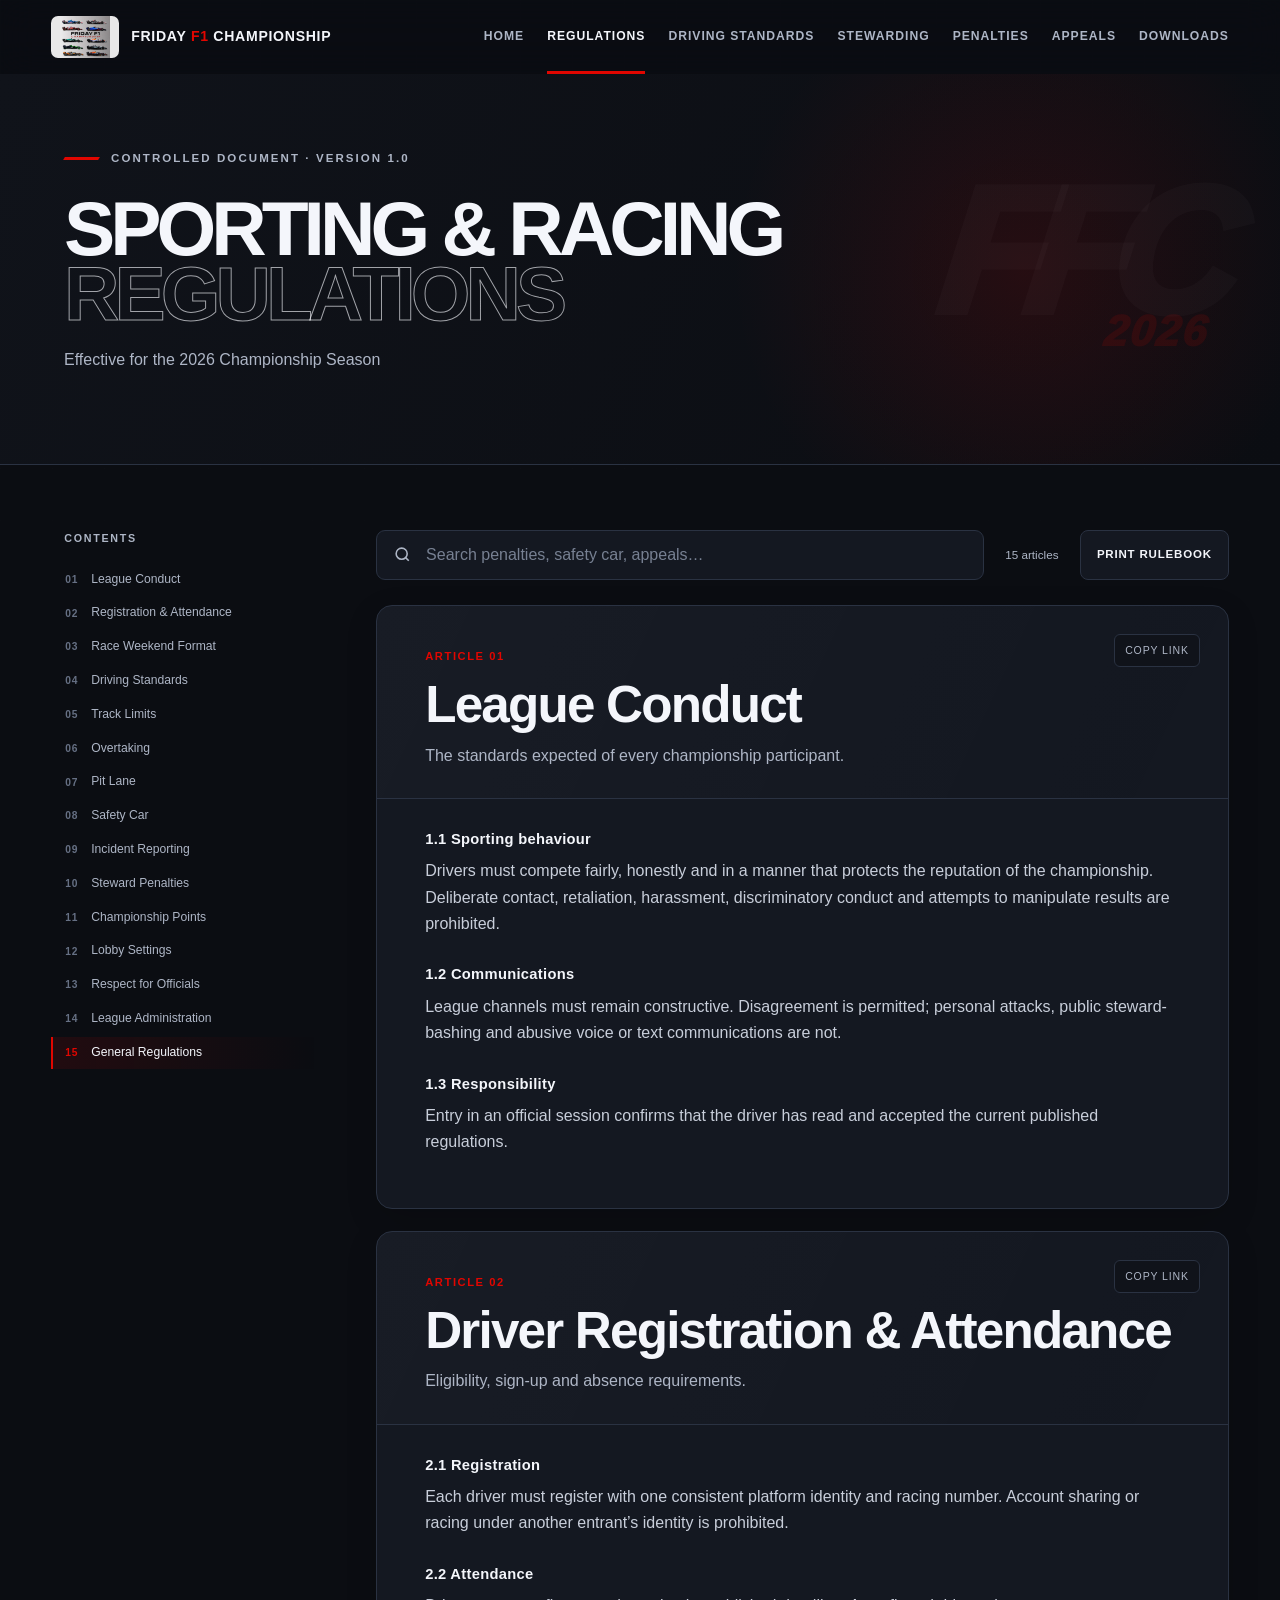
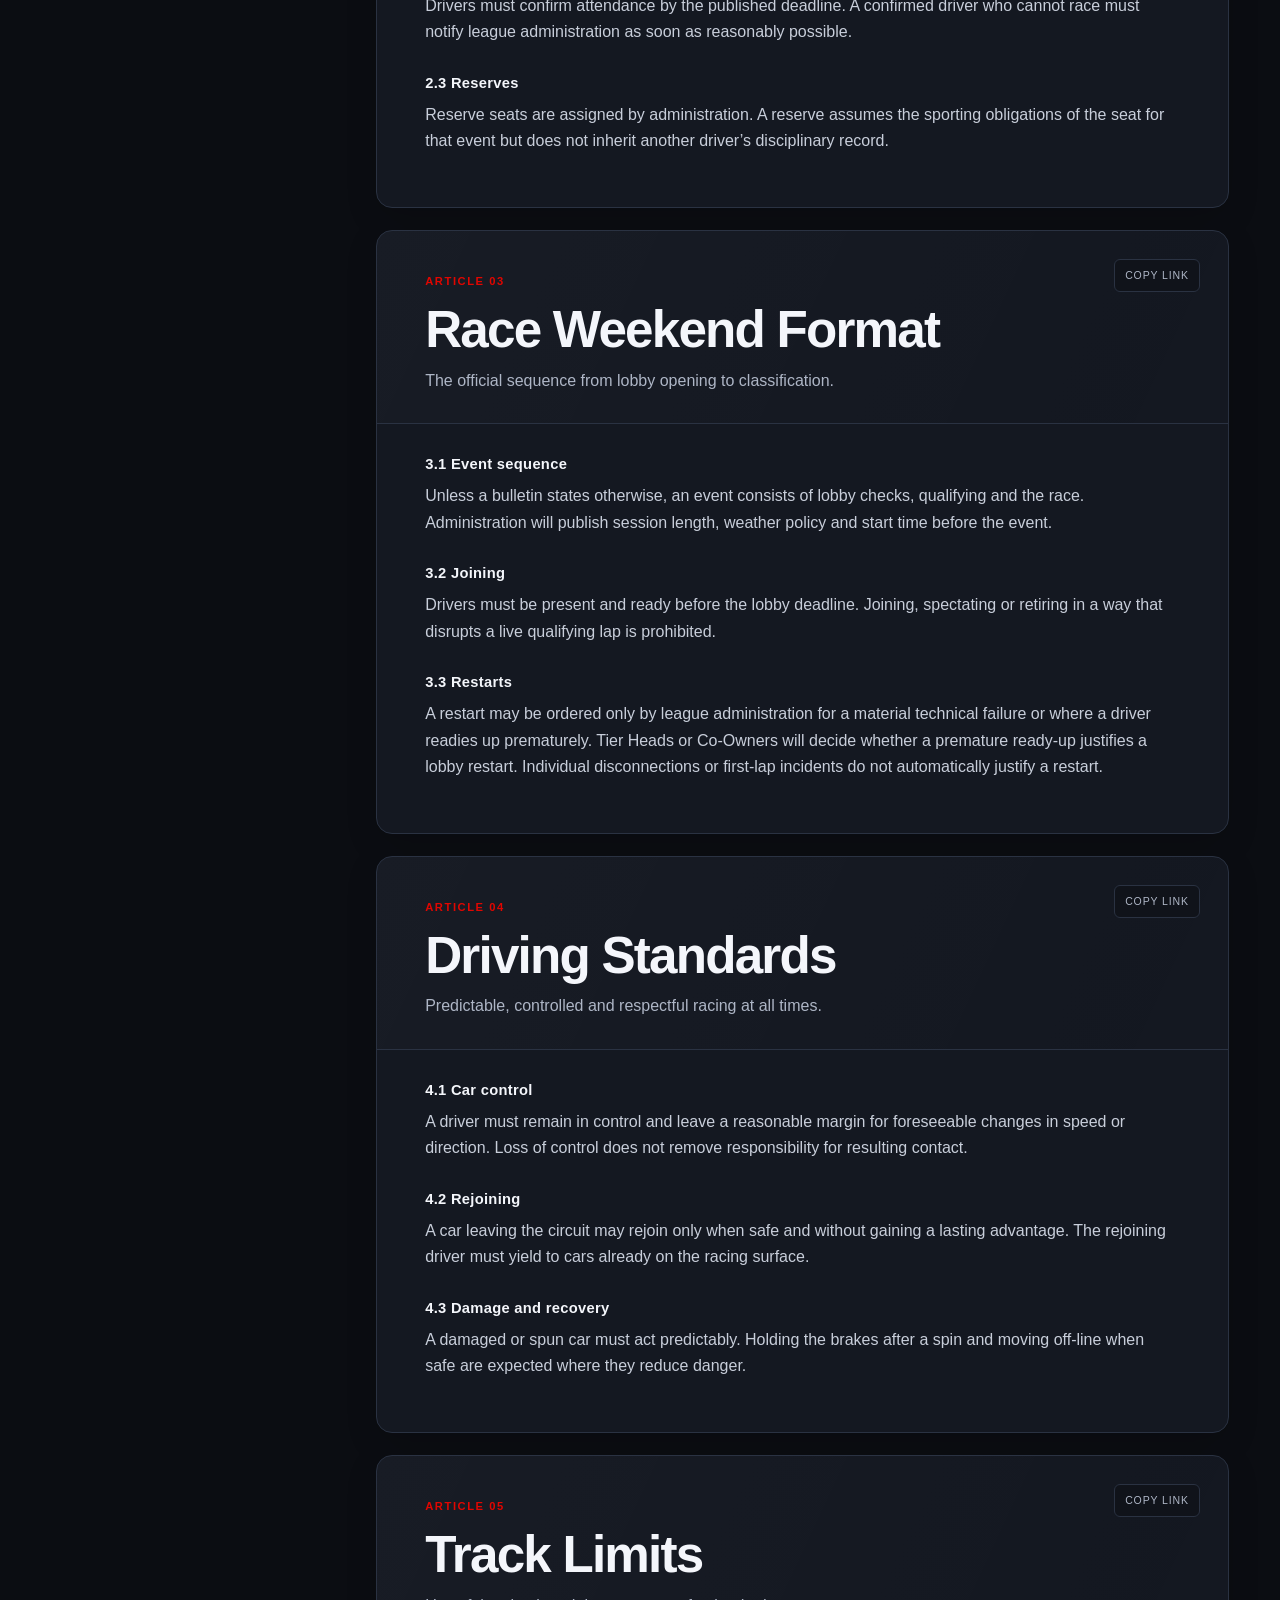
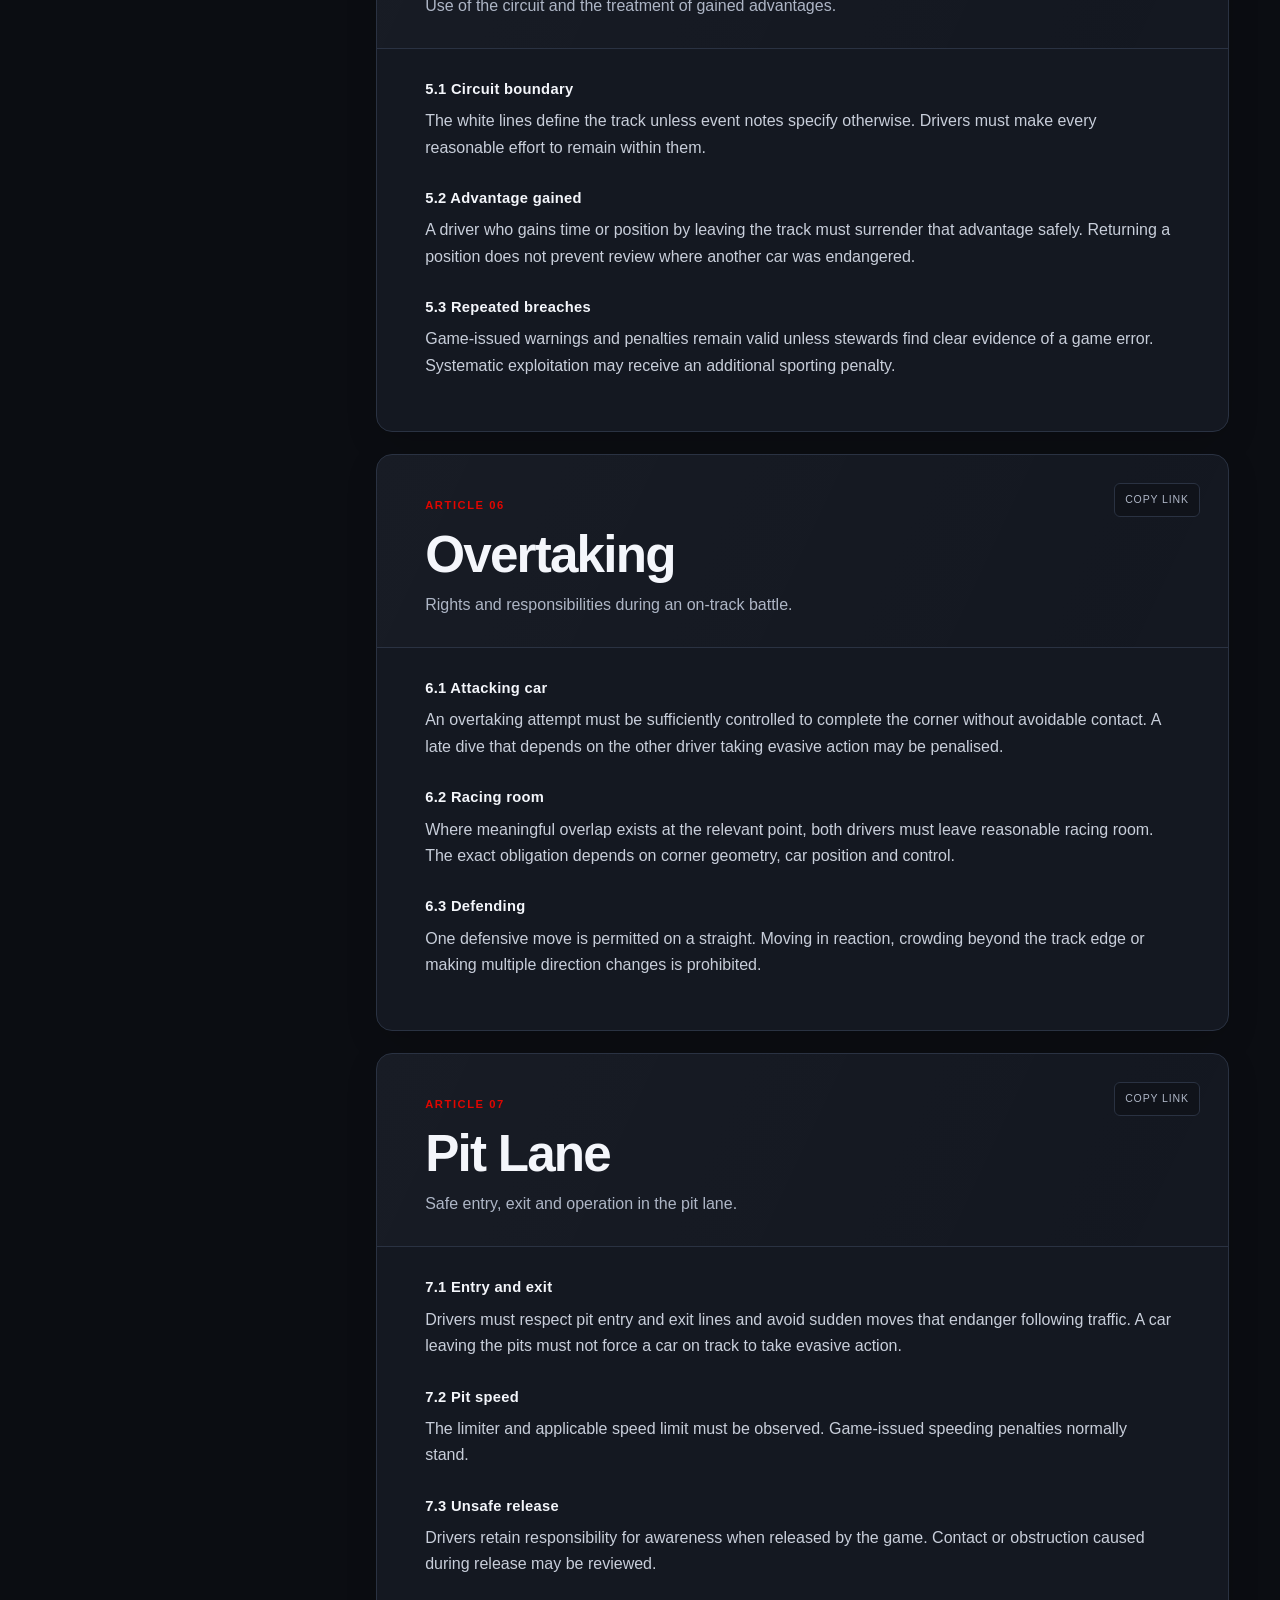
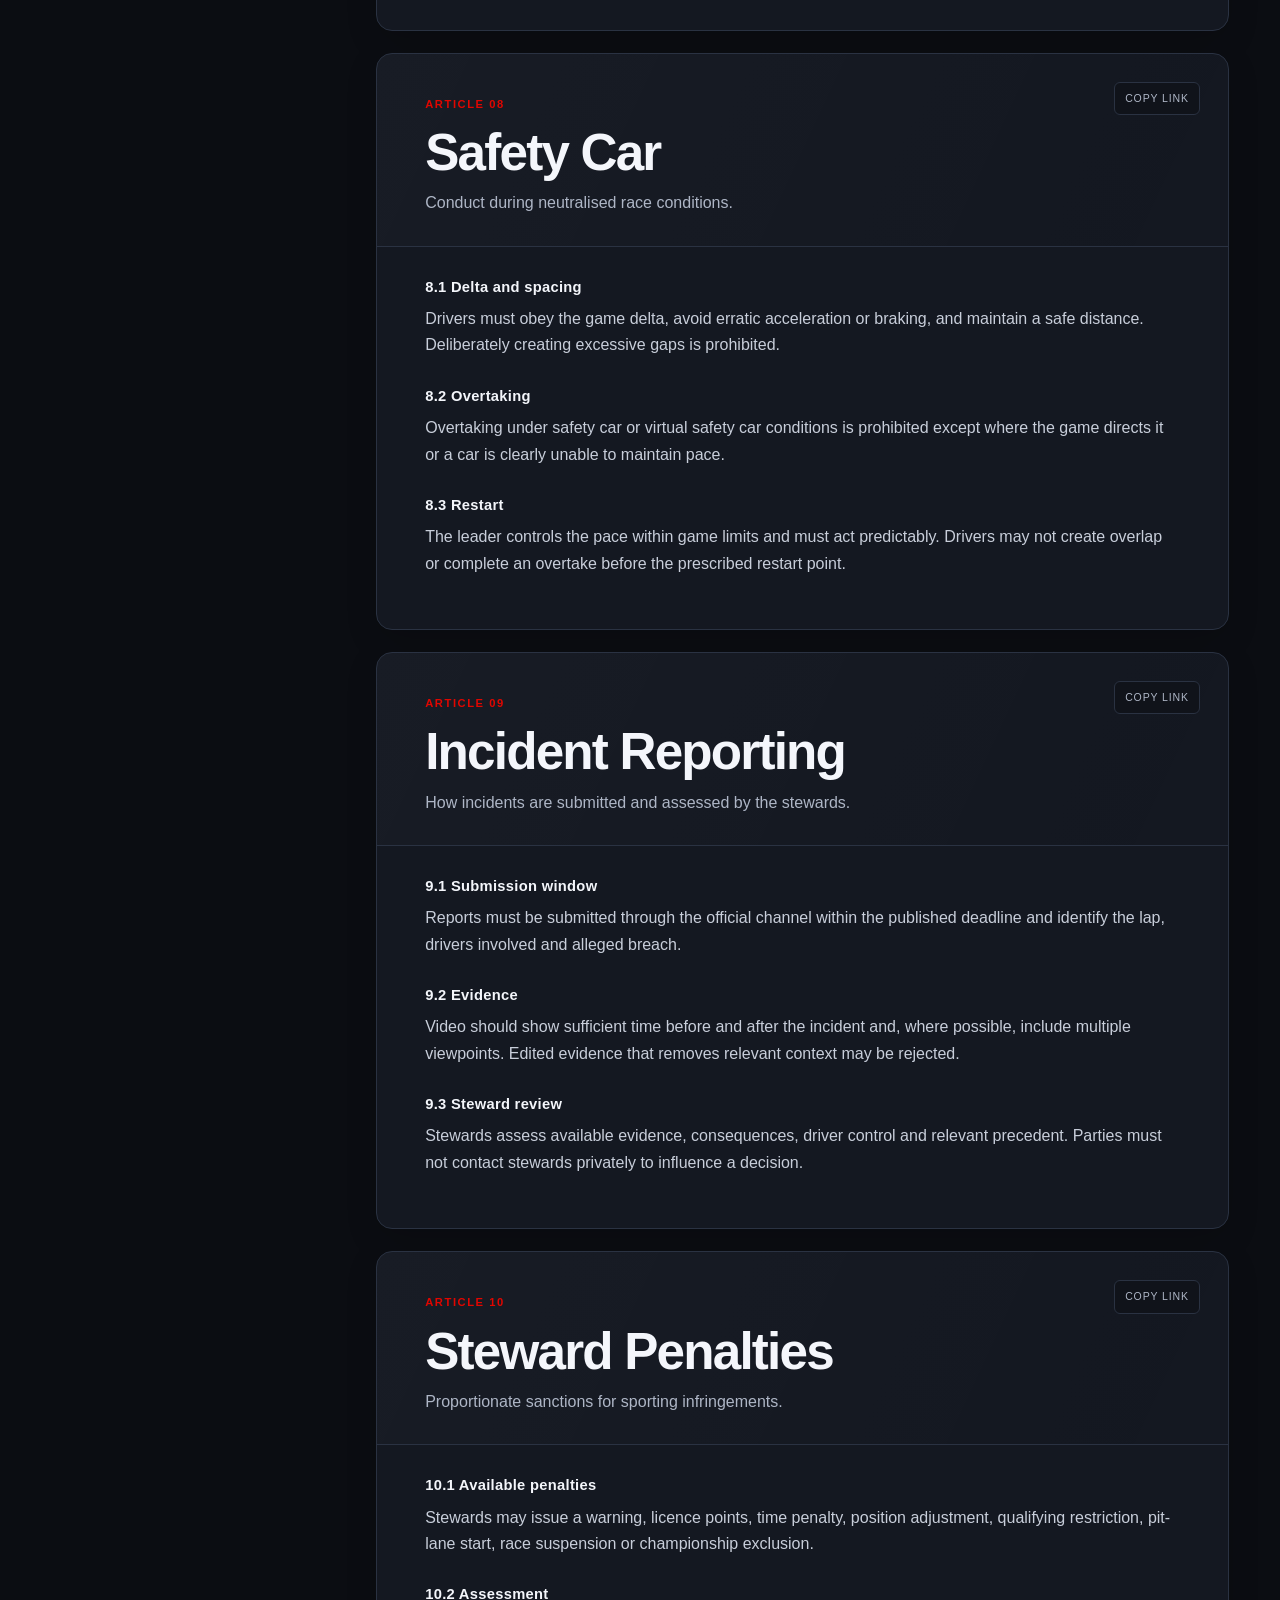
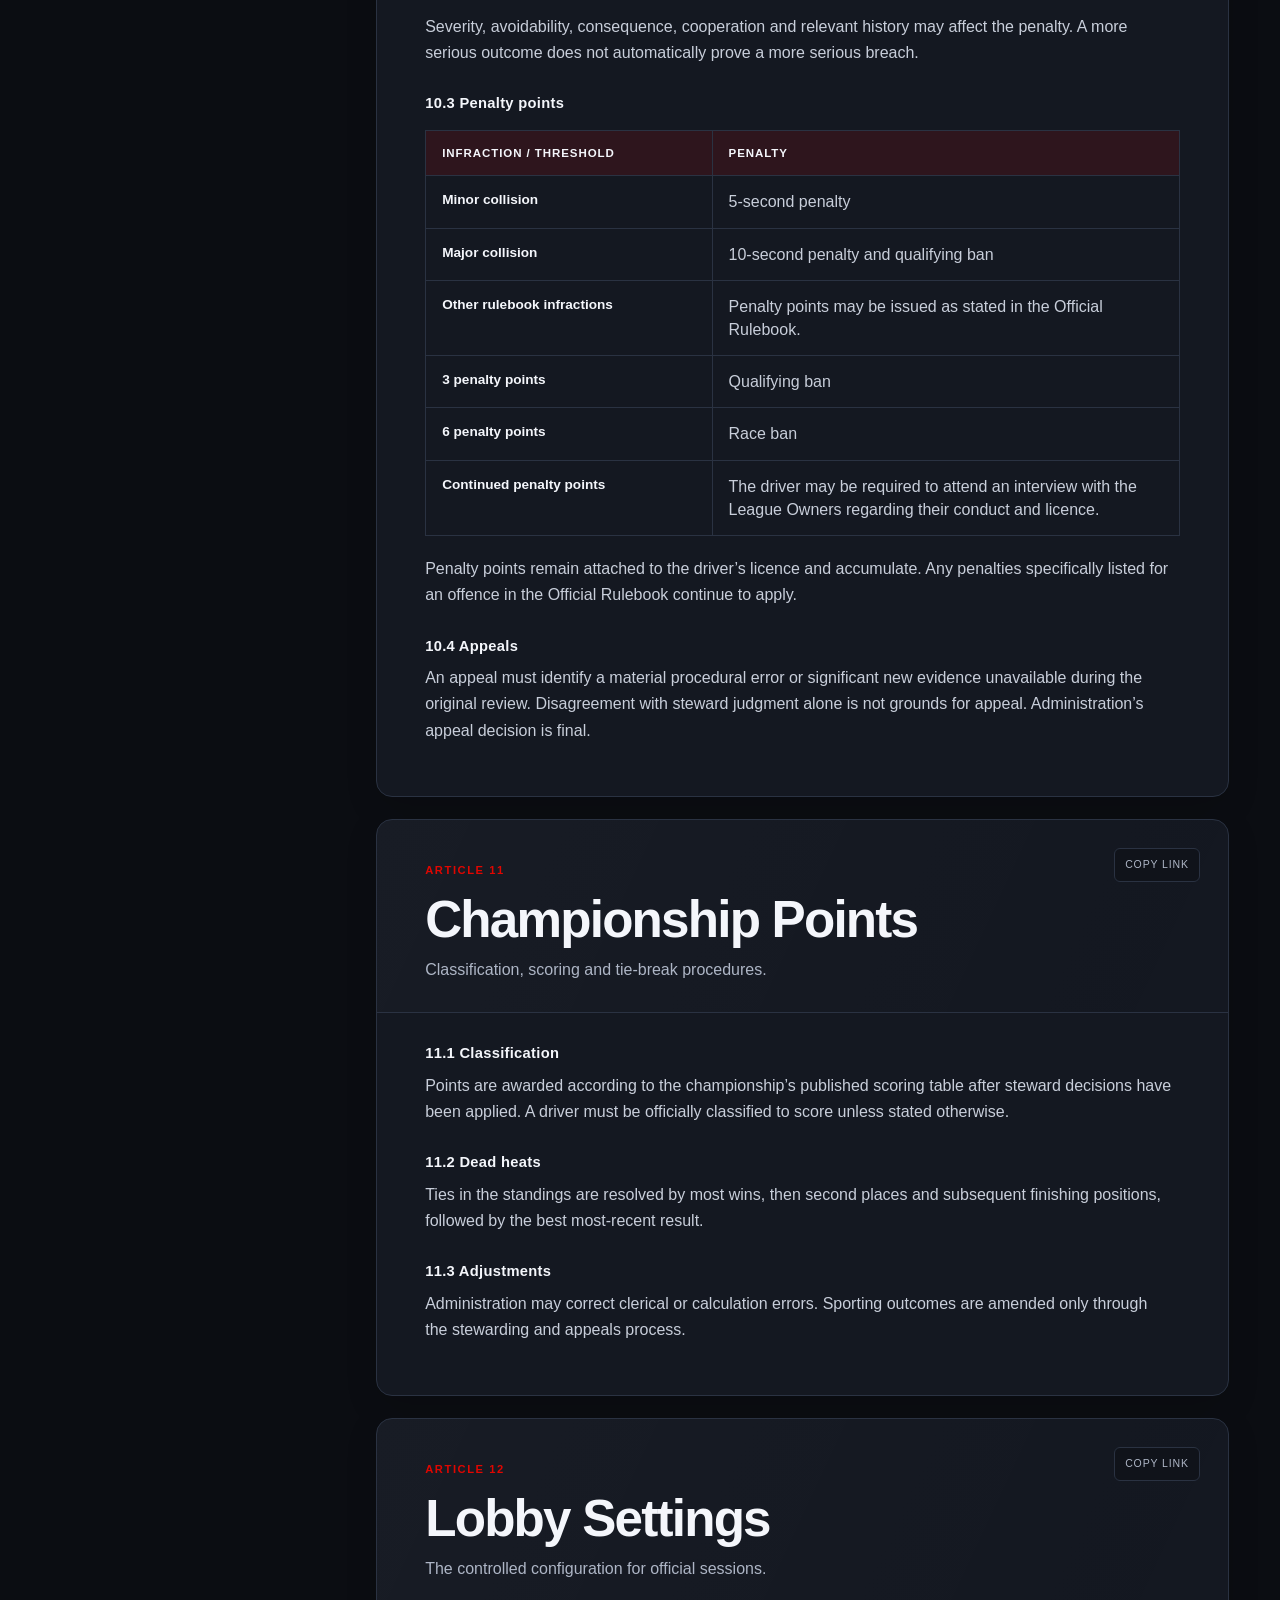
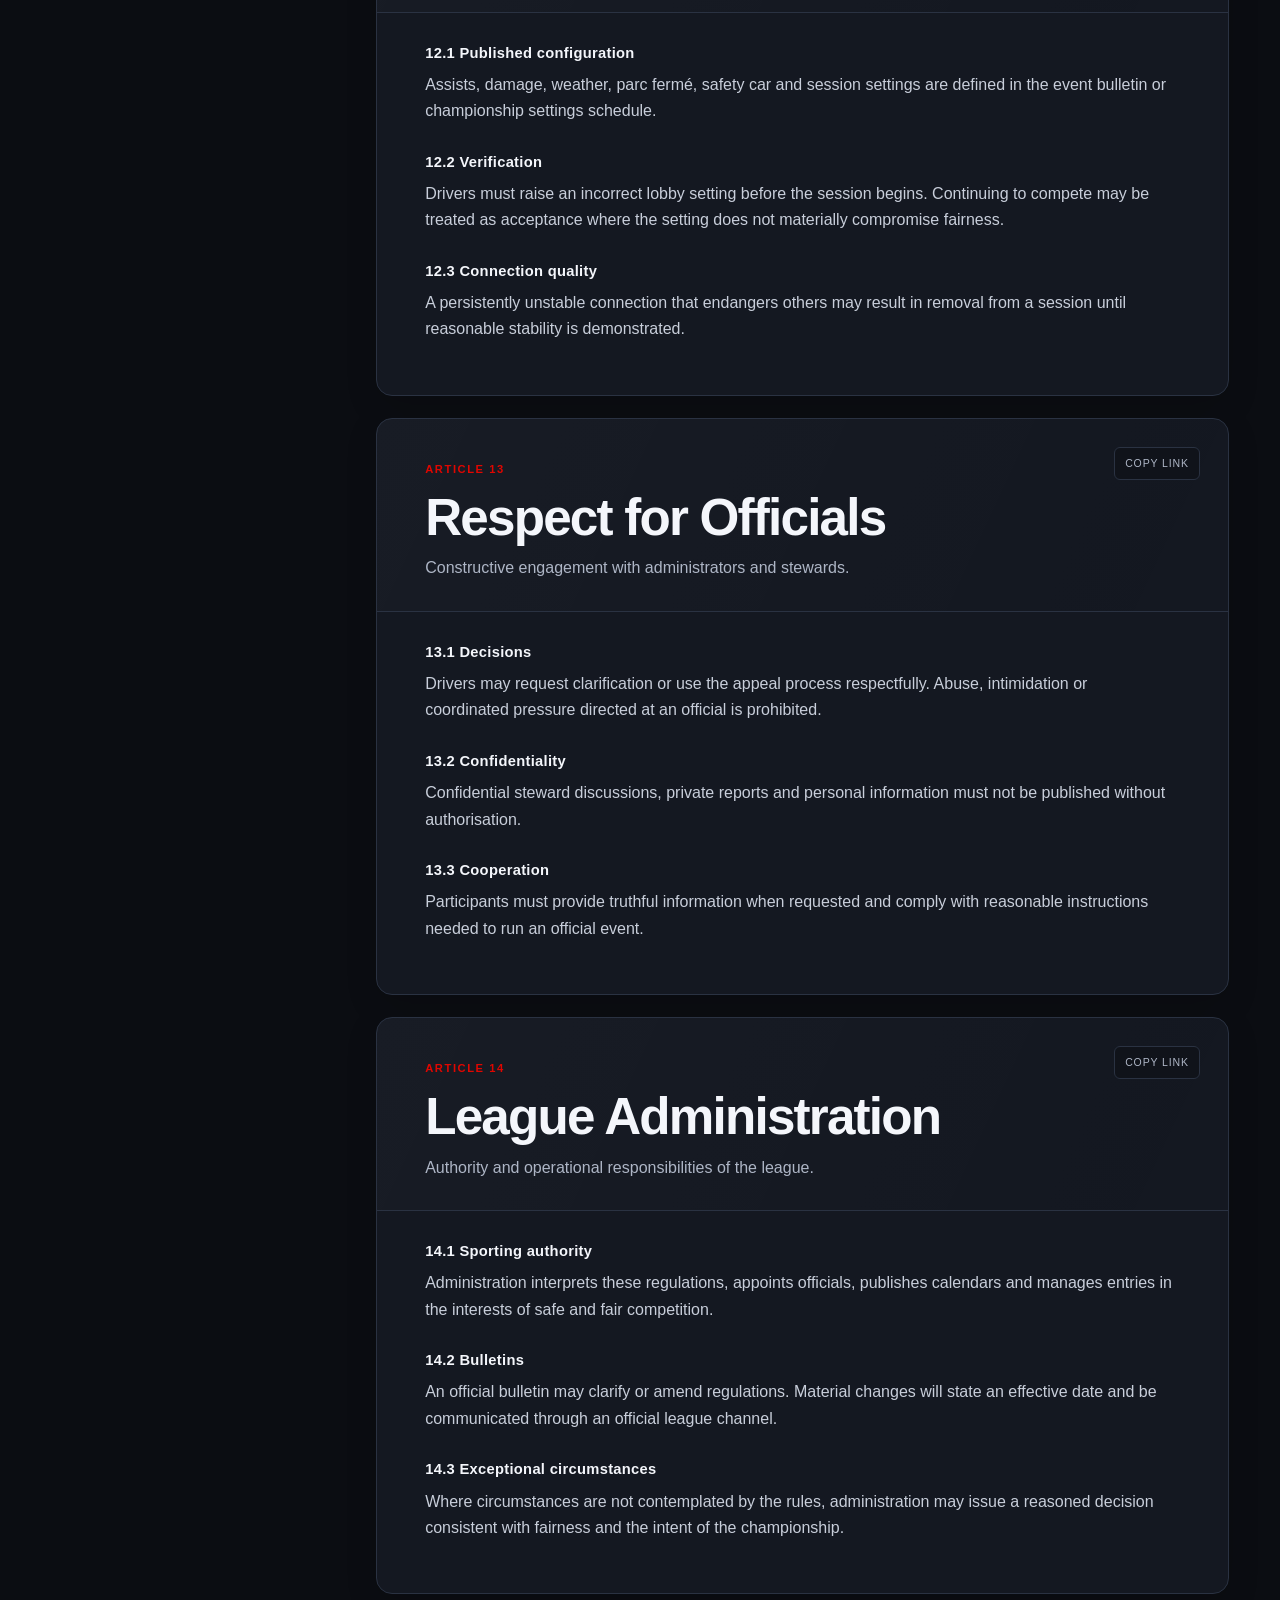
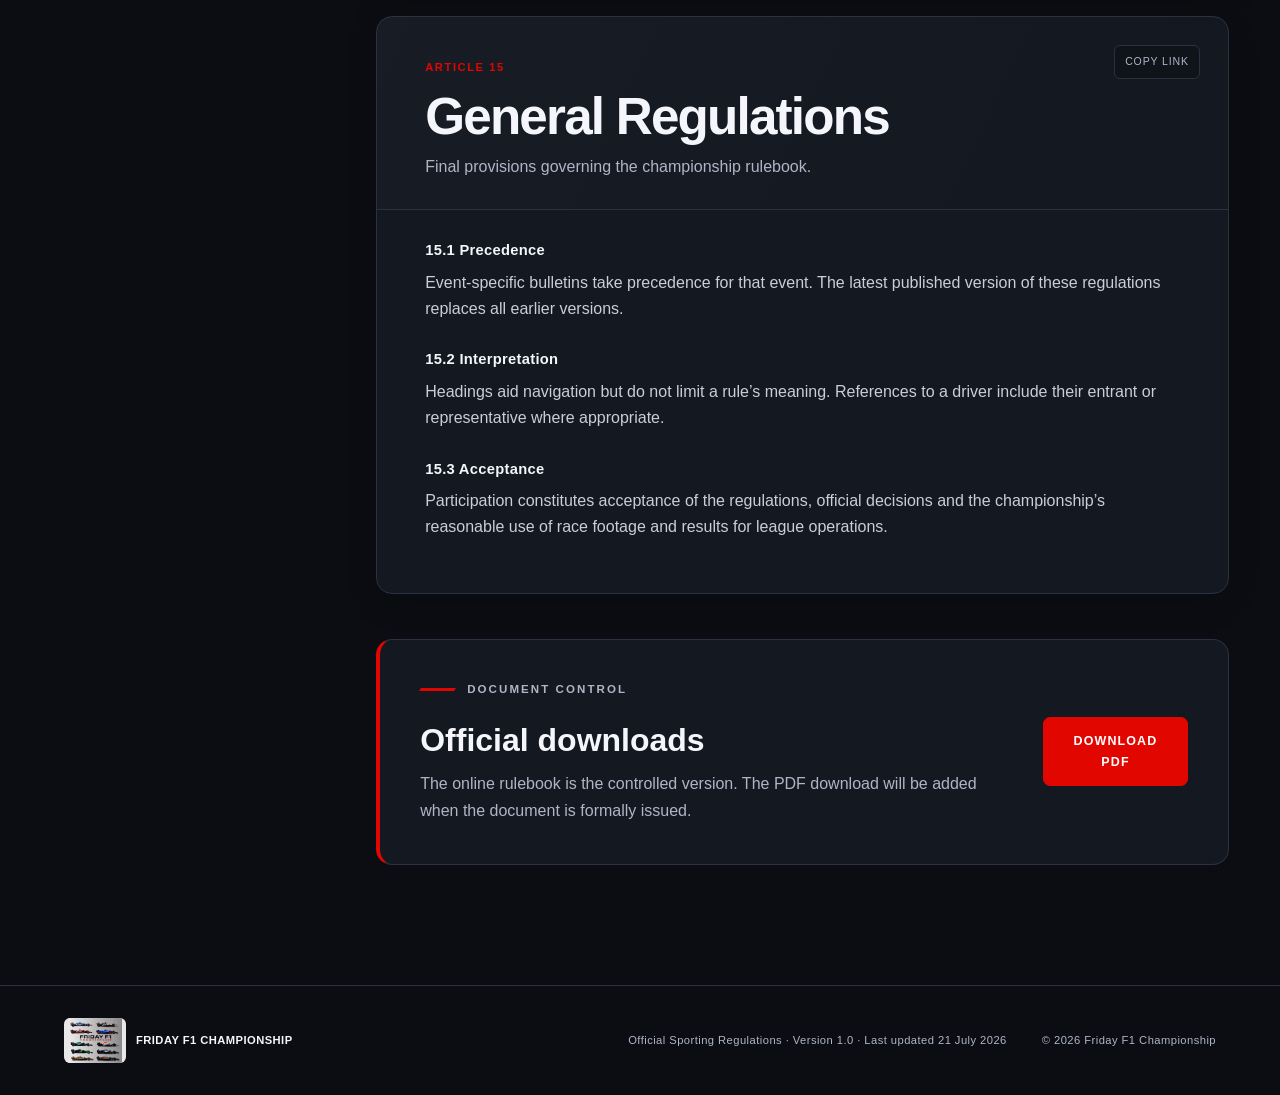
==== commit 59145c69: "Update steward penalties and restart rules" ====
--- a/rules/index.html
+++ b/rules/index.html
@@ -31,7 +31,7 @@
 
       <article id="article-2" class="rule-card reveal" data-title="Driver Registration and Attendance"><header><span>Article 02</span><button class="copy-link" type="button" aria-label="Copy link to Article 2">Copy link</button><h2>Driver Registration &amp; Attendance</h2><p>Eligibility, sign-up and absence requirements.</p></header><div class="rule-body"><h3>2.1 Registration</h3><p>Each driver must register with one consistent platform identity and racing number. Account sharing or racing under another entrant’s identity is prohibited.</p><h3>2.2 Attendance</h3><p>Drivers must confirm attendance by the published deadline. A confirmed driver who cannot race must notify league administration as soon as reasonably possible.</p><h3>2.3 Reserves</h3><p>Reserve seats are assigned by administration. A reserve assumes the sporting obligations of the seat for that event but does not inherit another driver’s disciplinary record.</p></div></article>
 
-      <article id="article-3" class="rule-card reveal" data-title="Race Weekend Format"><header><span>Article 03</span><button class="copy-link" type="button" aria-label="Copy link to Article 3">Copy link</button><h2>Race Weekend Format</h2><p>The official sequence from lobby opening to classification.</p></header><div class="rule-body"><h3>3.1 Event sequence</h3><p>Unless a bulletin states otherwise, an event consists of lobby checks, qualifying and the race. Administration will publish session length, weather policy and start time before the event.</p><h3>3.2 Joining</h3><p>Drivers must be present and ready before the lobby deadline. Joining, spectating or retiring in a way that disrupts a live qualifying lap is prohibited.</p><h3>3.3 Restarts</h3><p>A restart may be ordered only by league administration for a material technical failure. Individual disconnections or first-lap incidents do not automatically justify a restart.</p></div></article>
+      <article id="article-3" class="rule-card reveal" data-title="Race Weekend Format"><header><span>Article 03</span><button class="copy-link" type="button" aria-label="Copy link to Article 3">Copy link</button><h2>Race Weekend Format</h2><p>The official sequence from lobby opening to classification.</p></header><div class="rule-body"><h3>3.1 Event sequence</h3><p>Unless a bulletin states otherwise, an event consists of lobby checks, qualifying and the race. Administration will publish session length, weather policy and start time before the event.</p><h3>3.2 Joining</h3><p>Drivers must be present and ready before the lobby deadline. Joining, spectating or retiring in a way that disrupts a live qualifying lap is prohibited.</p><h3>3.3 Restarts</h3><p>A restart may be ordered only by league administration for a material technical failure or where a driver readies up prematurely. Tier Heads or Co-Owners will decide whether a premature ready-up justifies a lobby restart. Individual disconnections or first-lap incidents do not automatically justify a restart.</p></div></article>
 
       <article id="article-4" class="rule-card reveal" data-title="Driving Standards"><header><span>Article 04</span><button class="copy-link" type="button" aria-label="Copy link to Article 4">Copy link</button><h2>Driving Standards</h2><p>Predictable, controlled and respectful racing at all times.</p></header><div class="rule-body"><h3>4.1 Car control</h3><p>A driver must remain in control and leave a reasonable margin for foreseeable changes in speed or direction. Loss of control does not remove responsibility for resulting contact.</p><h3>4.2 Rejoining</h3><p>A car leaving the circuit may rejoin only when safe and without gaining a lasting advantage. The rejoining driver must yield to cars already on the racing surface.</p><h3>4.3 Damage and recovery</h3><p>A damaged or spun car must act predictably. Holding the brakes after a spin and moving off-line when safe are expected where they reduce danger.</p></div></article>
 
@@ -45,7 +45,7 @@
 
       <article id="article-9" class="rule-card reveal" data-title="Incident Reporting"><header><span>Article 09</span><button class="copy-link" type="button" aria-label="Copy link to Article 9">Copy link</button><h2>Incident Reporting</h2><p>How incidents are submitted and assessed by the stewards.</p></header><div class="rule-body"><h3>9.1 Submission window</h3><p>Reports must be submitted through the official channel within the published deadline and identify the lap, drivers involved and alleged breach.</p><h3>9.2 Evidence</h3><p>Video should show sufficient time before and after the incident and, where possible, include multiple viewpoints. Edited evidence that removes relevant context may be rejected.</p><h3>9.3 Steward review</h3><p>Stewards assess available evidence, consequences, driver control and relevant precedent. Parties must not contact stewards privately to influence a decision.</p></div></article>
 
-      <article id="article-10" class="rule-card reveal" data-title="Steward Penalties"><header><span>Article 10</span><button class="copy-link" type="button" aria-label="Copy link to Article 10">Copy link</button><h2>Steward Penalties</h2><p>Proportionate sanctions for sporting infringements.</p></header><div class="rule-body"><h3>10.1 Available penalties</h3><p>Stewards may issue a warning, licence points, time penalty, position adjustment, qualifying restriction, pit-lane start, race suspension or championship exclusion.</p><h3>10.2 Assessment</h3><p>Severity, avoidability, consequence, cooperation and relevant history may affect the penalty. A more serious outcome does not automatically prove a more serious breach.</p><h3 id="appeals">10.3 Appeals</h3><p>An appeal must identify a material procedural error or significant new evidence unavailable during the original review. Disagreement with steward judgment alone is not grounds for appeal. Administration’s appeal decision is final.</p></div></article>
+      <article id="article-10" class="rule-card reveal" data-title="Steward Penalties"><header><span>Article 10</span><button class="copy-link" type="button" aria-label="Copy link to Article 10">Copy link</button><h2>Steward Penalties</h2><p>Proportionate sanctions for sporting infringements.</p></header><div class="rule-body"><h3>10.1 Available penalties</h3><p>Stewards may issue a warning, licence points, time penalty, position adjustment, qualifying restriction, pit-lane start, race suspension or championship exclusion.</p><h3>10.2 Assessment</h3><p>Severity, avoidability, consequence, cooperation and relevant history may affect the penalty. A more serious outcome does not automatically prove a more serious breach.</p><h3>10.3 Penalty points</h3><table class="penalty-points-table"><thead><tr><th scope="col">Infraction / threshold</th><th scope="col">Penalty</th></tr></thead><tbody><tr><th scope="row">Minor collision</th><td>5-second penalty</td></tr><tr><th scope="row">Major collision</th><td>10-second penalty and qualifying ban</td></tr><tr><th scope="row">Other rulebook infractions</th><td>Penalty points may be issued as stated in the Official Rulebook.</td></tr><tr><th scope="row">3 penalty points</th><td>Qualifying ban</td></tr><tr><th scope="row">6 penalty points</th><td>Race ban</td></tr><tr><th scope="row">Continued penalty points</th><td>The driver may be required to attend an interview with the League Owners regarding their conduct and licence.</td></tr></tbody></table><p>Penalty points remain attached to the driver’s licence and accumulate. Any penalties specifically listed for an offence in the Official Rulebook continue to apply.</p><h3 id="appeals">10.4 Appeals</h3><p>An appeal must identify a material procedural error or significant new evidence unavailable during the original review. Disagreement with steward judgment alone is not grounds for appeal. Administration’s appeal decision is final.</p></div></article>
 
       <article id="article-11" class="rule-card reveal" data-title="Championship Points"><header><span>Article 11</span><button class="copy-link" type="button" aria-label="Copy link to Article 11">Copy link</button><h2>Championship Points</h2><p>Classification, scoring and tie-break procedures.</p></header><div class="rule-body"><h3>11.1 Classification</h3><p>Points are awarded according to the championship’s published scoring table after steward decisions have been applied. A driver must be officially classified to score unless stated otherwise.</p><h3>11.2 Dead heats</h3><p>Ties in the standings are resolved by most wins, then second places and subsequent finishing positions, followed by the best most-recent result.</p><h3>11.3 Adjustments</h3><p>Administration may correct clerical or calculation errors. Sporting outcomes are amended only through the stewarding and appeals process.</p></div></article>
 
--- a/css/styles.css
+++ b/css/styles.css
@@ -10,4 +10,4 @@
 @media(max-width:780px){:root{--header:66px}.brand span{font-size:.7rem}.brand img{width:58px;height:36px}.hero{background-position:62% center}.hero::before{background:linear-gradient(90deg,rgba(8,10,14,.96),rgba(8,10,14,.62)),linear-gradient(0deg,var(--bg),transparent 30%)}.hero-content{padding-top:38px}.hero-logo{width:150px;height:125px;margin:25px 0}.hero h1{font-size:clamp(3.15rem,15vw,5rem)}.scroll-cue{display:none}.section{padding-block:80px}.intro-grid,.feature-grid{grid-template-columns:1fr}.intro-grid{gap:40px}.stat-row{margin-top:10px}.feature-card{min-height:280px}.document-cta,.downloads-panel{align-items:flex-start;flex-direction:column}.rules-masthead{min-height:310px;padding-block:55px}.masthead-mark{display:none}.rules-shell{display:block;padding-top:25px}.rules-sidebar{position:sticky;top:var(--header);z-index:30;max-height:none;overflow:visible;padding:10px 0;background:var(--bg)}.contents-toggle{display:flex;width:100%;height:48px;align-items:center;justify-content:space-between;border:1px solid var(--border);background:var(--surface);border-radius:8px;padding:0 15px;font-size:.74rem;font-weight:800;text-transform:uppercase;letter-spacing:.1em}.rules-sidebar nav{display:none;position:absolute;top:64px;left:0;right:0;max-height:60vh;overflow:auto;background:#11151d;border:1px solid var(--border);border-radius:10px;padding:15px;box-shadow:var(--shadow)}.rules-sidebar nav.open{display:block}.rule-tools{grid-template-columns:1fr auto}.rule-tools>span{display:none}.rule-tools>button{font-size:0;width:50px}.rule-tools>button::after{content:"Print";font-size:.65rem}.copy-link{right:18px;top:18px}.site-footer{grid-template-columns:1fr;text-align:left}.site-footer p:last-child{text-align:left}}
 @media(max-width:480px){.hero-actions .button{width:100%}.document-meta{flex-direction:column;align-items:flex-start}.stat-row strong{font-size:1.6rem}.stat-row div{padding-left:12px}.rule-tools{grid-template-columns:1fr}.rule-tools>button{display:none}.rule-card>header{padding-top:58px}.downloads-panel{padding:28px}.site-footer{gap:15px}}
 @media(prefers-reduced-motion:reduce){html{scroll-behavior:auto}*,*::before,*::after{animation-duration:.01ms!important;transition-duration:.01ms!important}.reveal{opacity:1;transform:none}}
-@media print{*{box-shadow:none!important}body{background:#fff;color:#111;font-family:Georgia,serif}.progress,.site-header,.rules-masthead,.rules-sidebar,.rule-tools,.copy-link,.downloads-panel,.site-footer,.back-top,.toast{display:none!important}.rules-shell{display:block;max-width:none;padding:0}.rules-content{width:100%}.rule-card{break-inside:avoid;border:0;border-bottom:1px solid #bbb;border-radius:0;margin:0}.rule-card>header,.rule-body{padding:18px 0;background:none}.rule-card h2{color:#111;font-size:24pt}.rule-card header p,.rule-body p{color:#222}.rule-card>header>span{color:#b00000}.rule-body h3{color:#111}.reveal{opacity:1;transform:none}a{color:#111}}
+@media print{*{box-shadow:none!important}body{background:#fff;color:#111;font-family:Georgia,serif}.progress,.site-header,.rules-masthead,.rules-sidebar,.rule-tools,.copy-link,.downloads-panel,.site-footer,.back-top,.toast{display:none!important}.rules-shell{display:block;max-width:none;padding:0}.rules-content{width:100%}.rule-card{break-inside:avoid;border:0;border-bottom:1px solid #bbb;border-radius:0;margin:0}.rule-card>header,.rule-body{padding:18px 0;background:none}.rule-card h2{color:#111;font-size:24pt}.rule-card header p,.rule-body p{color:#222}.rule-card>header>span{color:#b00000}.rule-body h3{color:#111}.reveal{opacity:1;transform:none}a{color:#111}}.penalty-points-table{width:100%;border-collapse:collapse;margin:14px 0 20px;text-align:left}.penalty-points-table th,.penalty-points-table td{padding:14px 16px;border:1px solid var(--border);vertical-align:top;line-height:1.45}.penalty-points-table thead th{background:rgba(225,6,0,.12);color:var(--text);font-size:.72rem;letter-spacing:.08em;text-transform:uppercase}.penalty-points-table tbody th{width:38%;color:var(--text);font-size:.85rem}.penalty-points-table td{color:#c8ceda}@media(max-width:600px){.penalty-points-table th,.penalty-points-table td{padding:11px}.penalty-points-table tbody th{width:42%}}
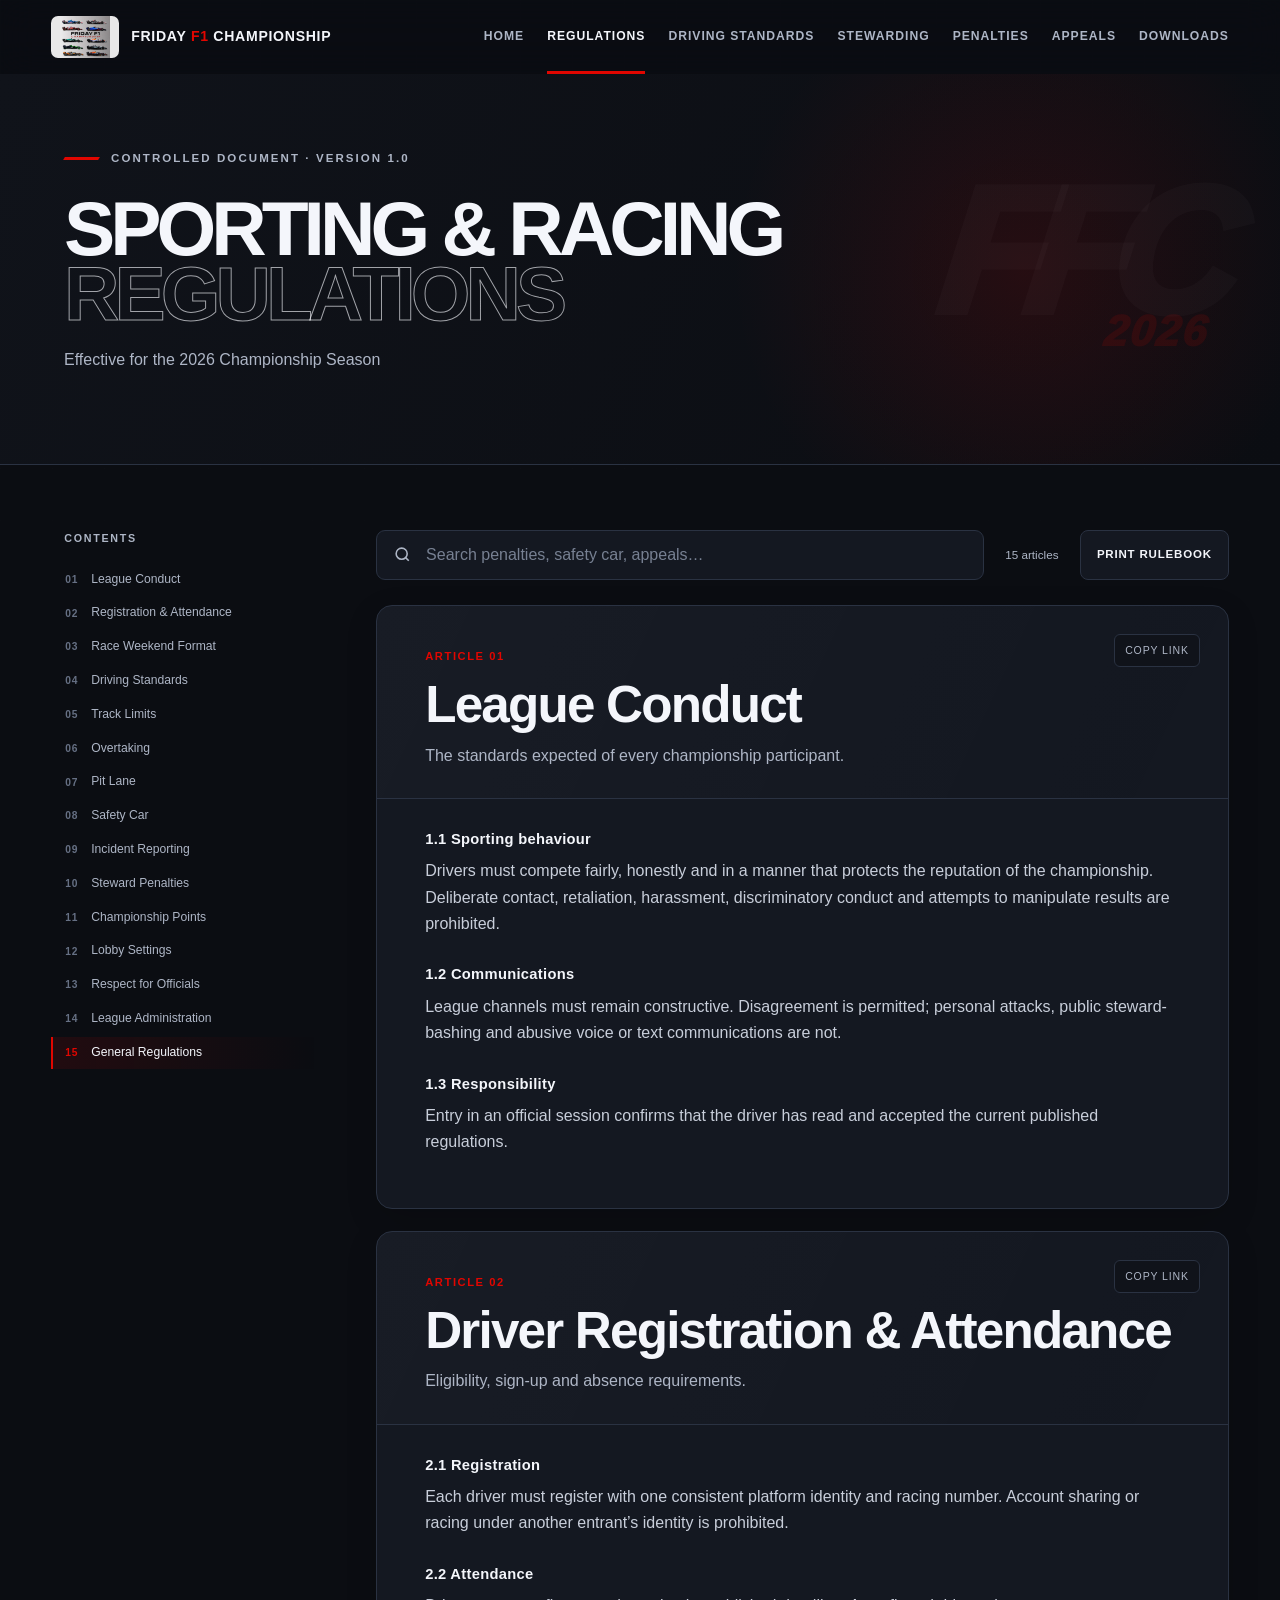
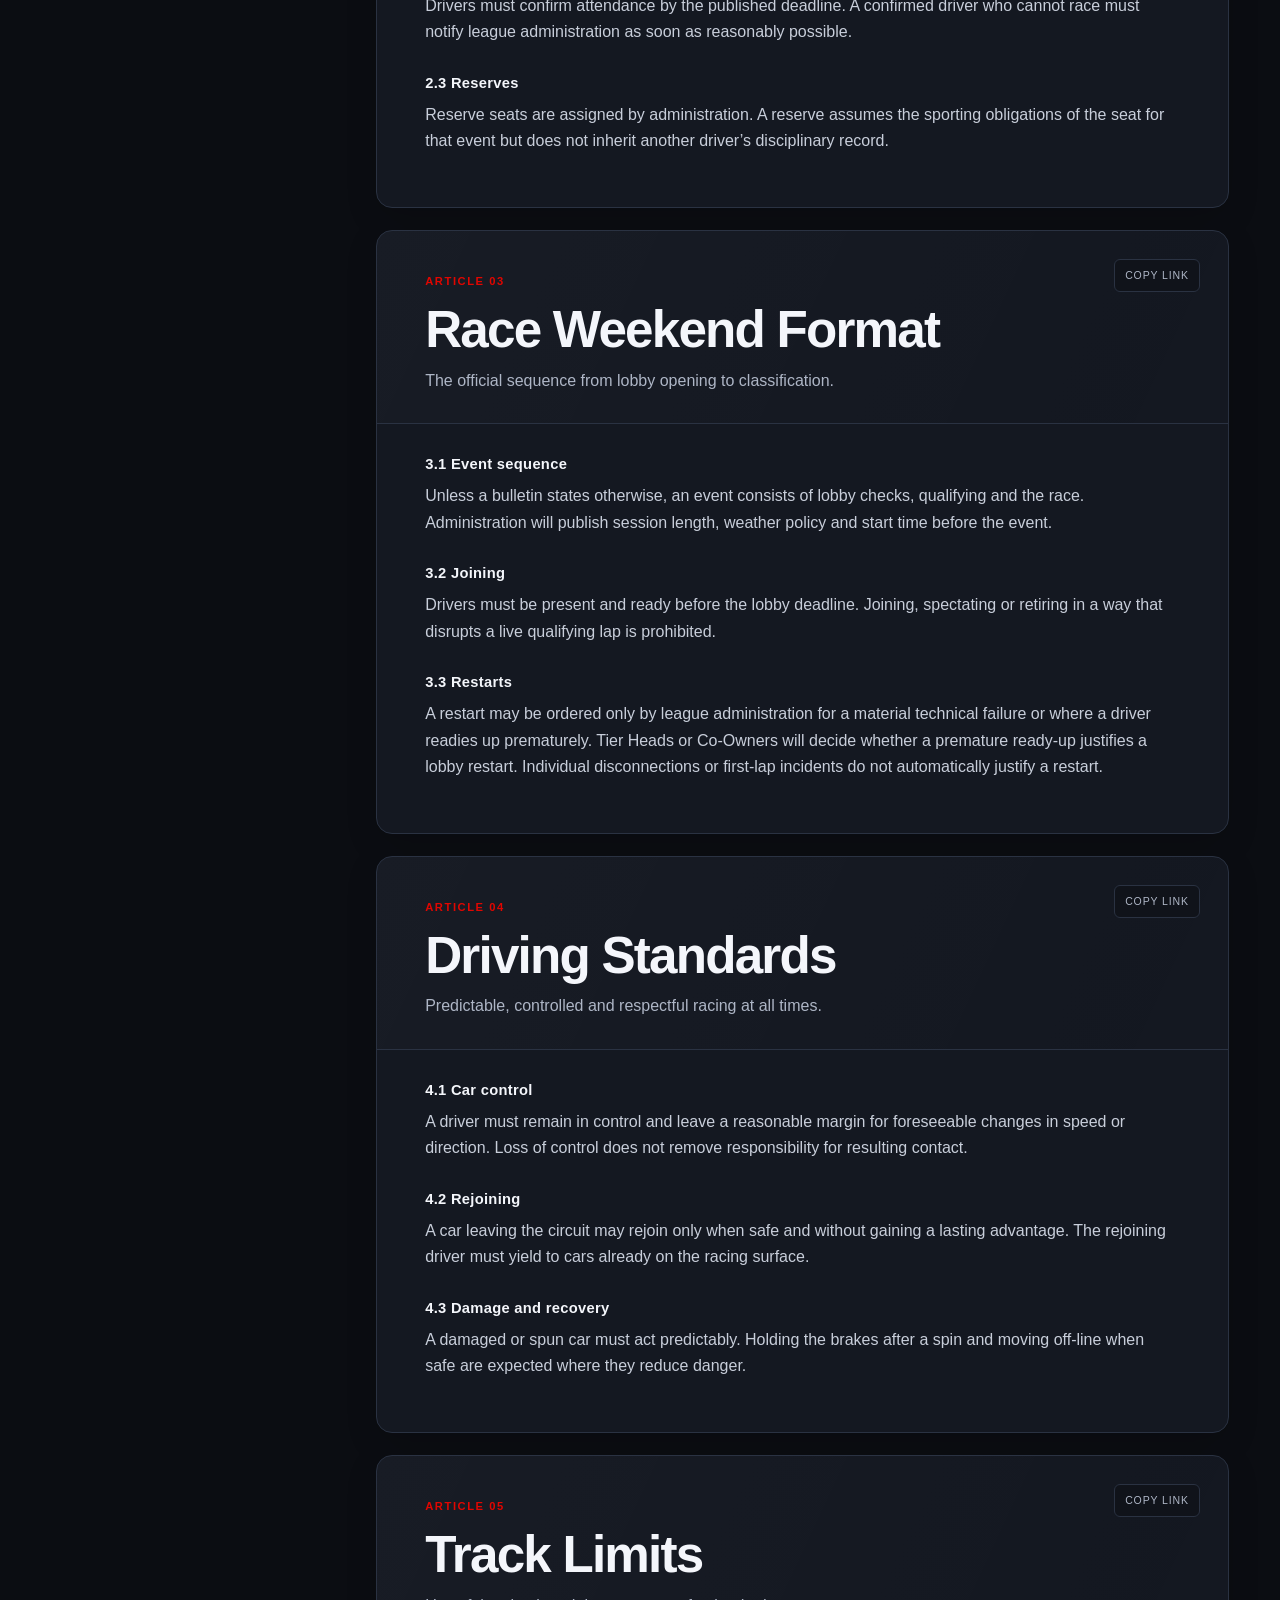
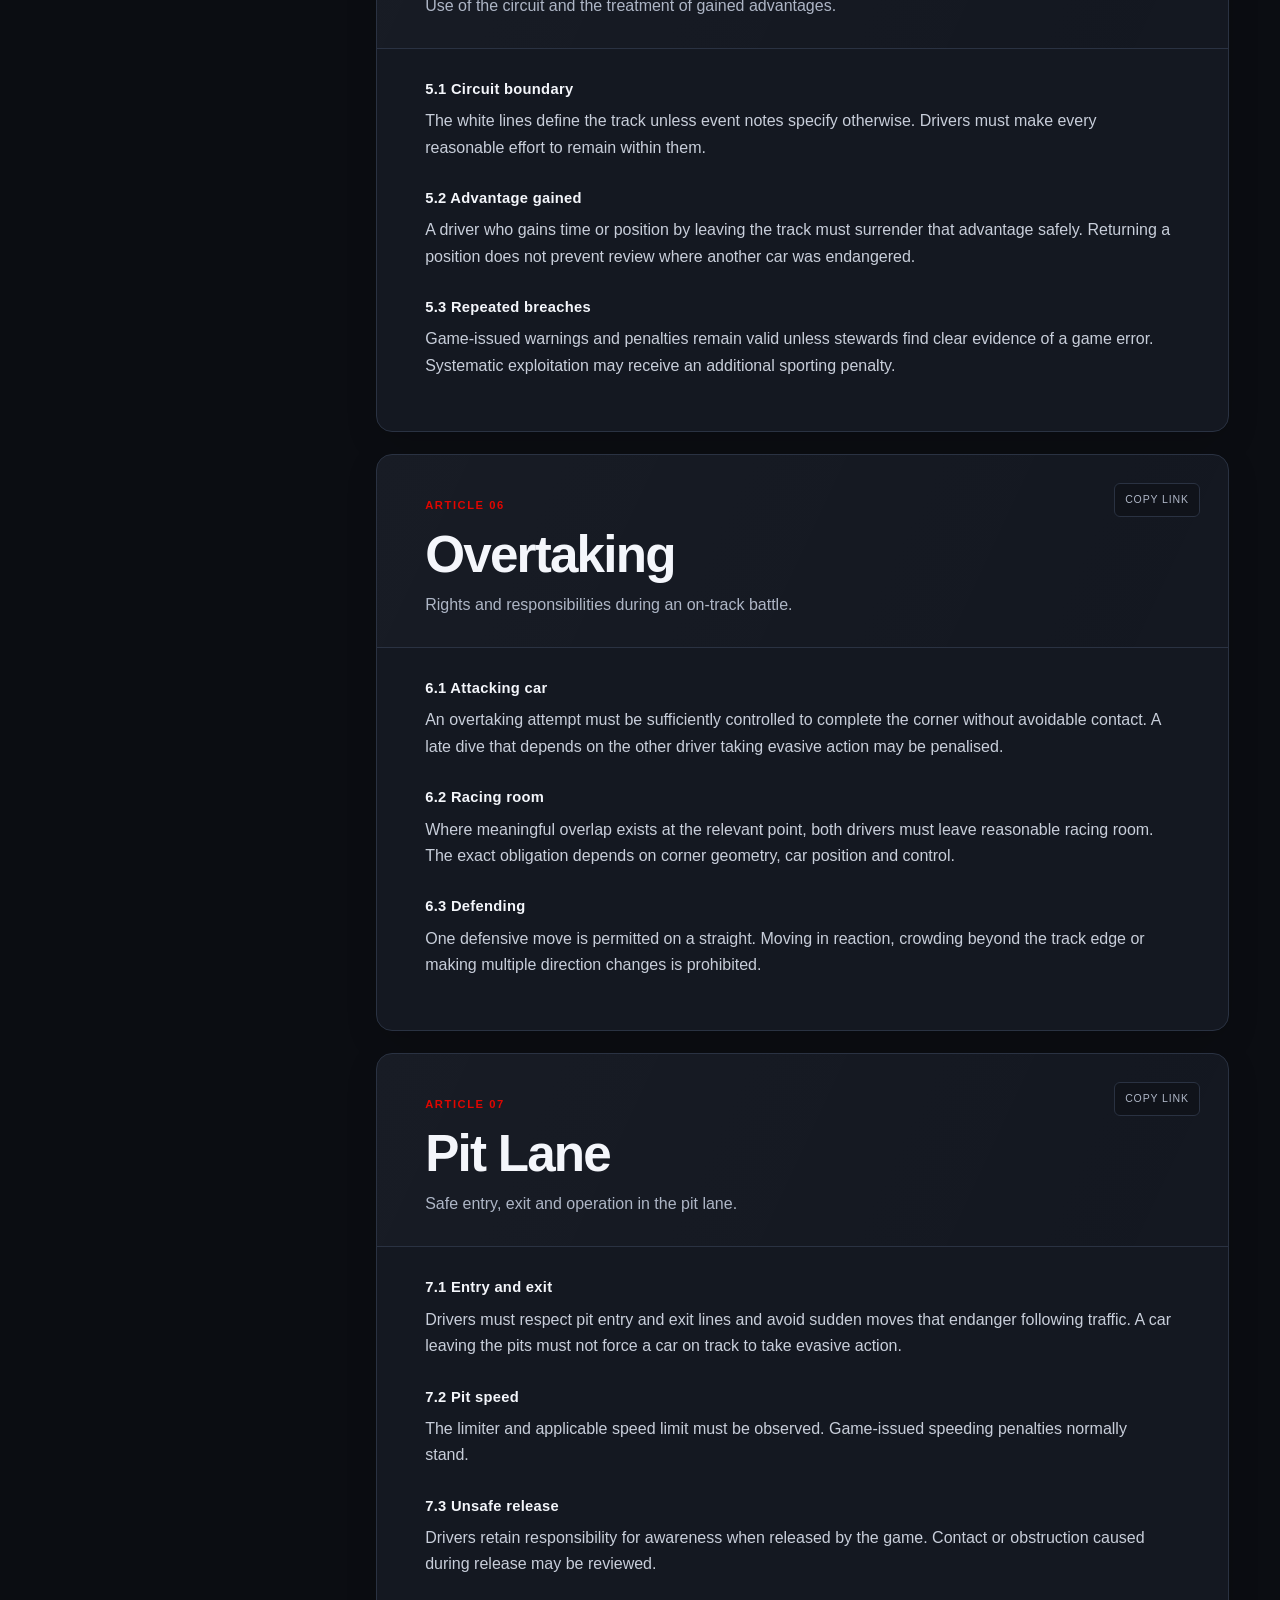
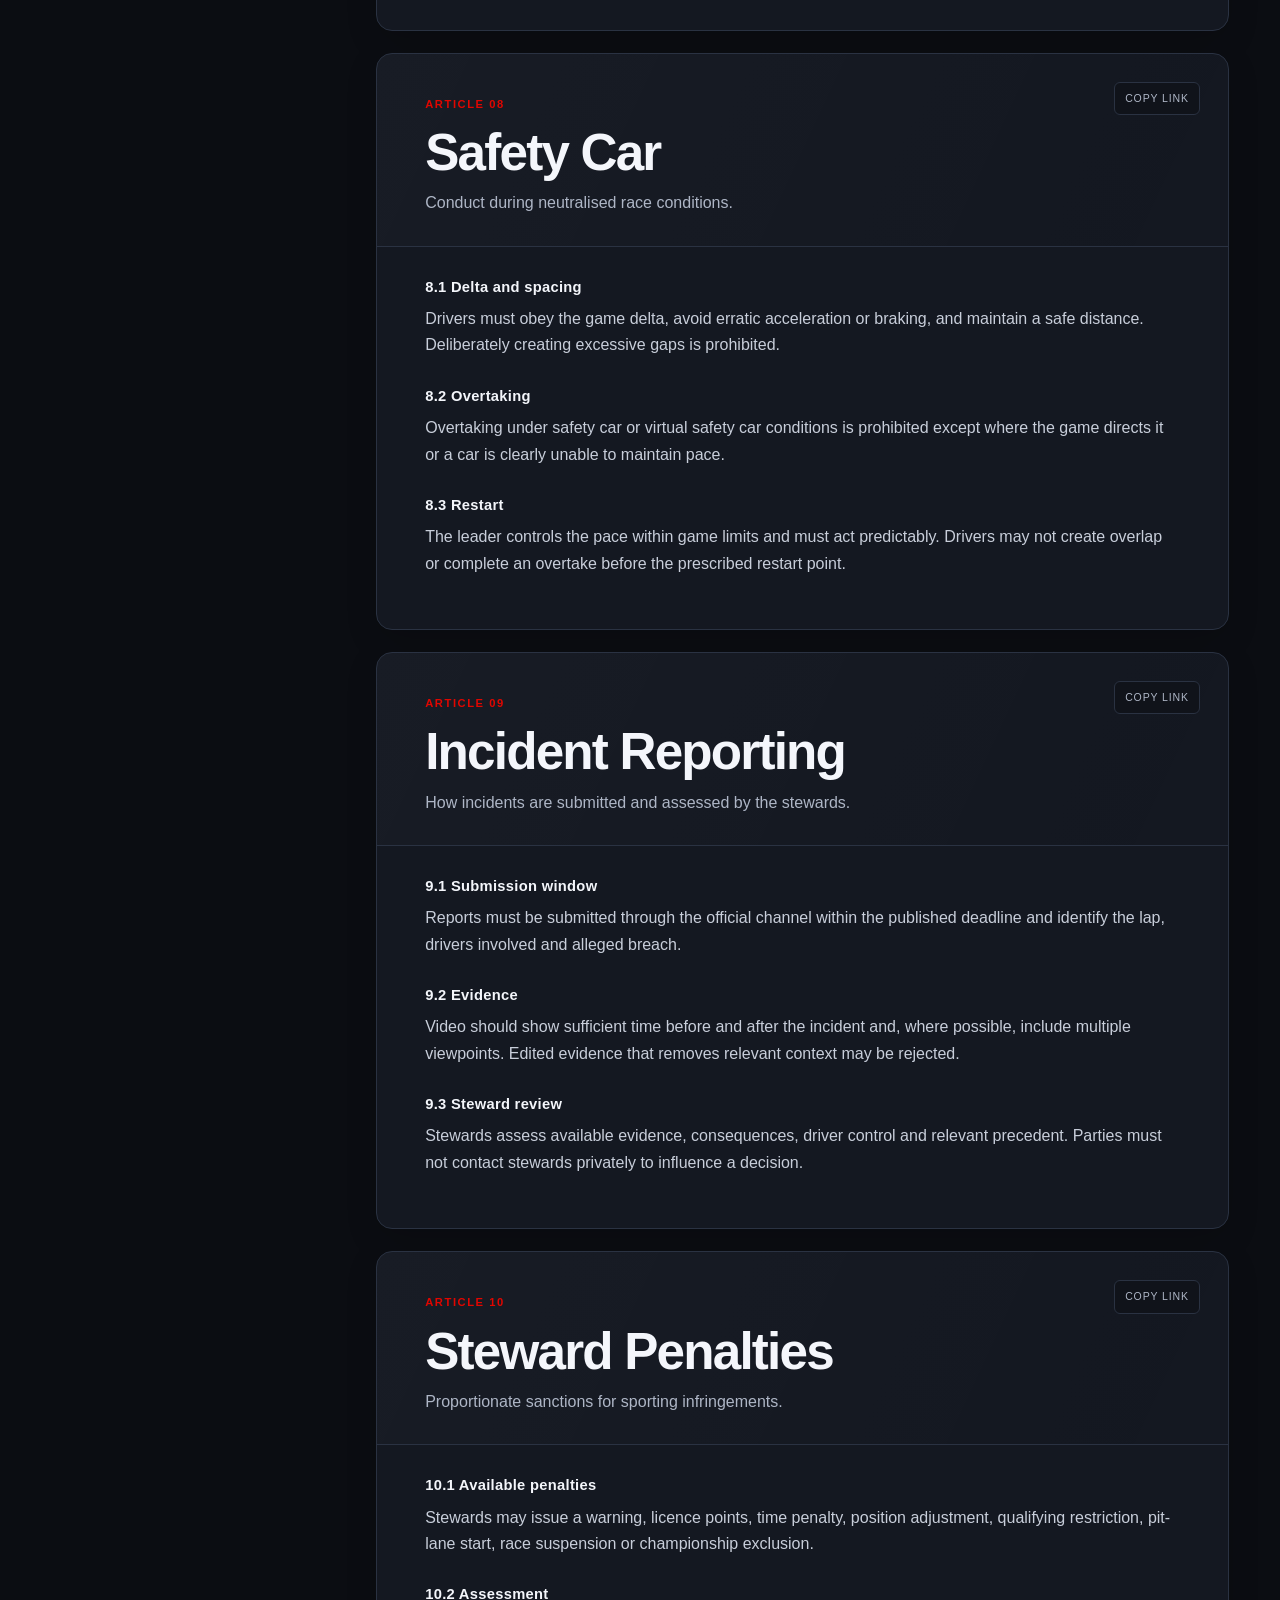
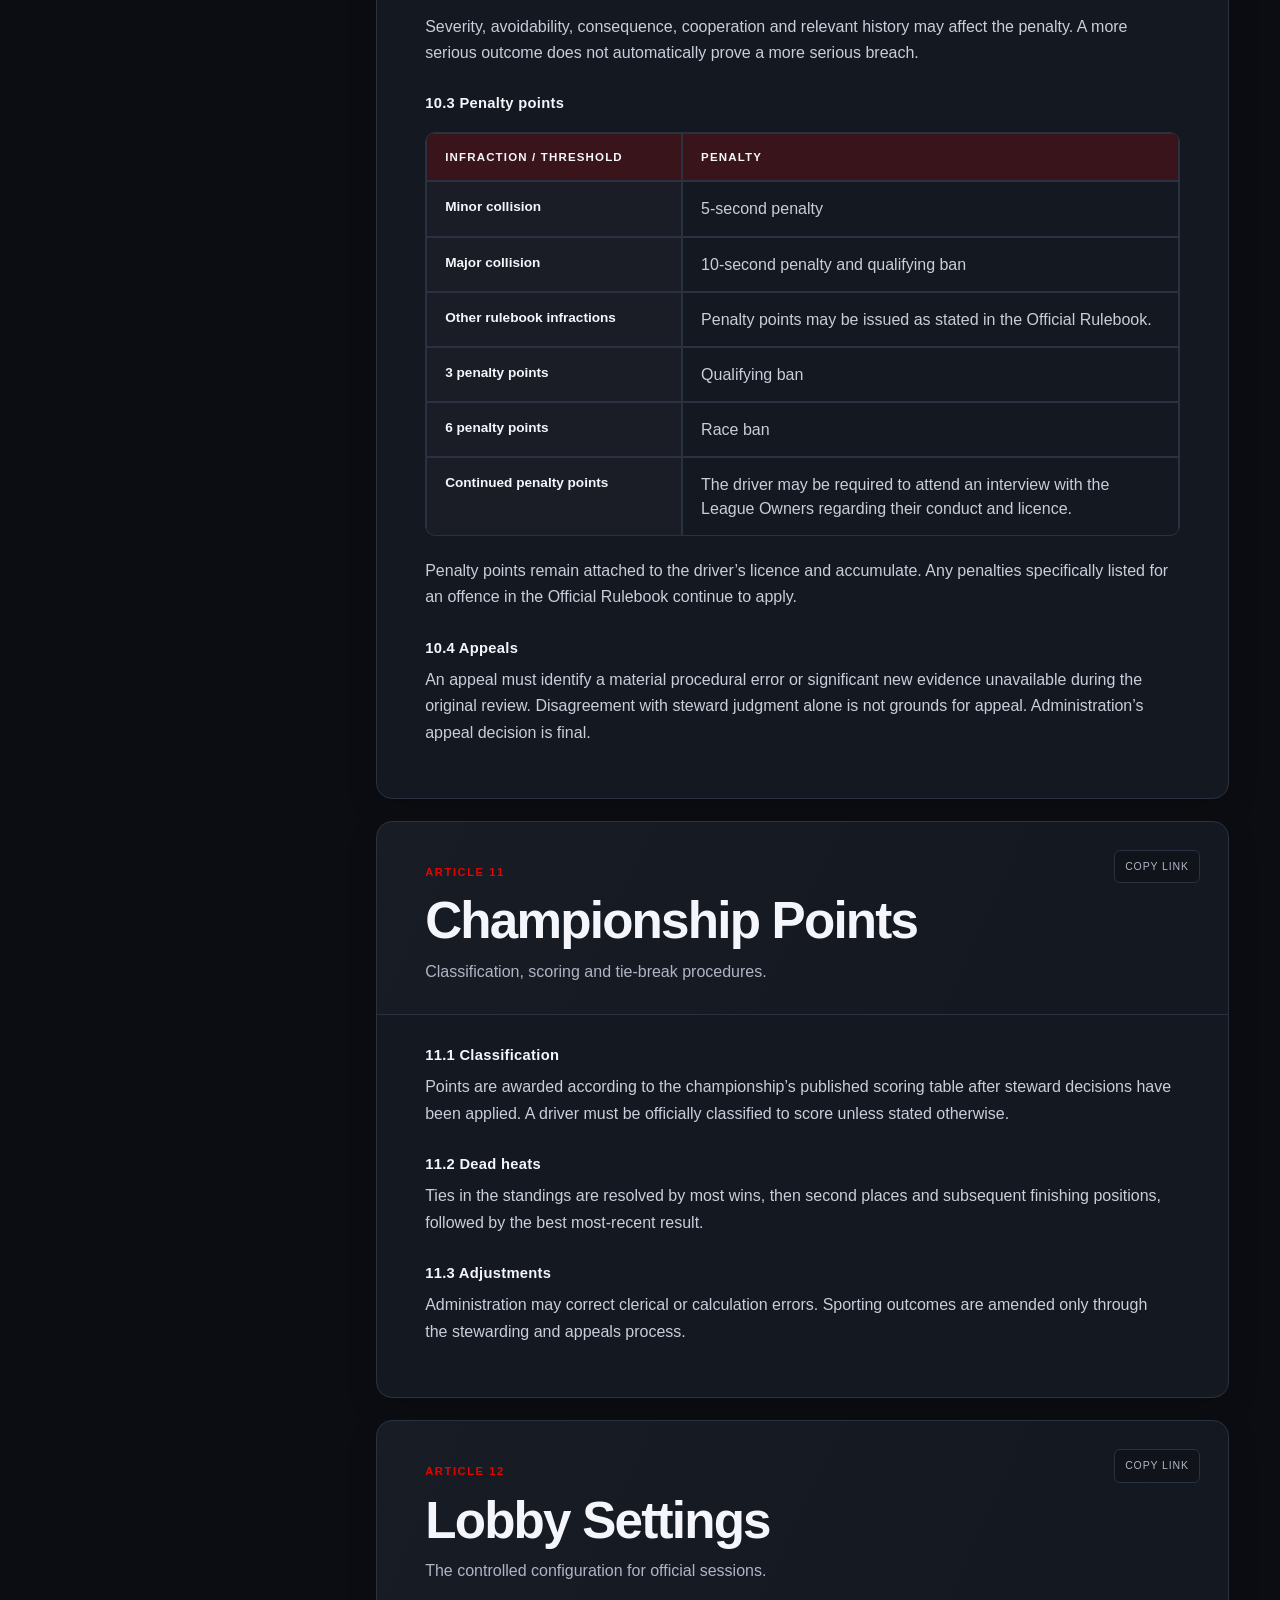
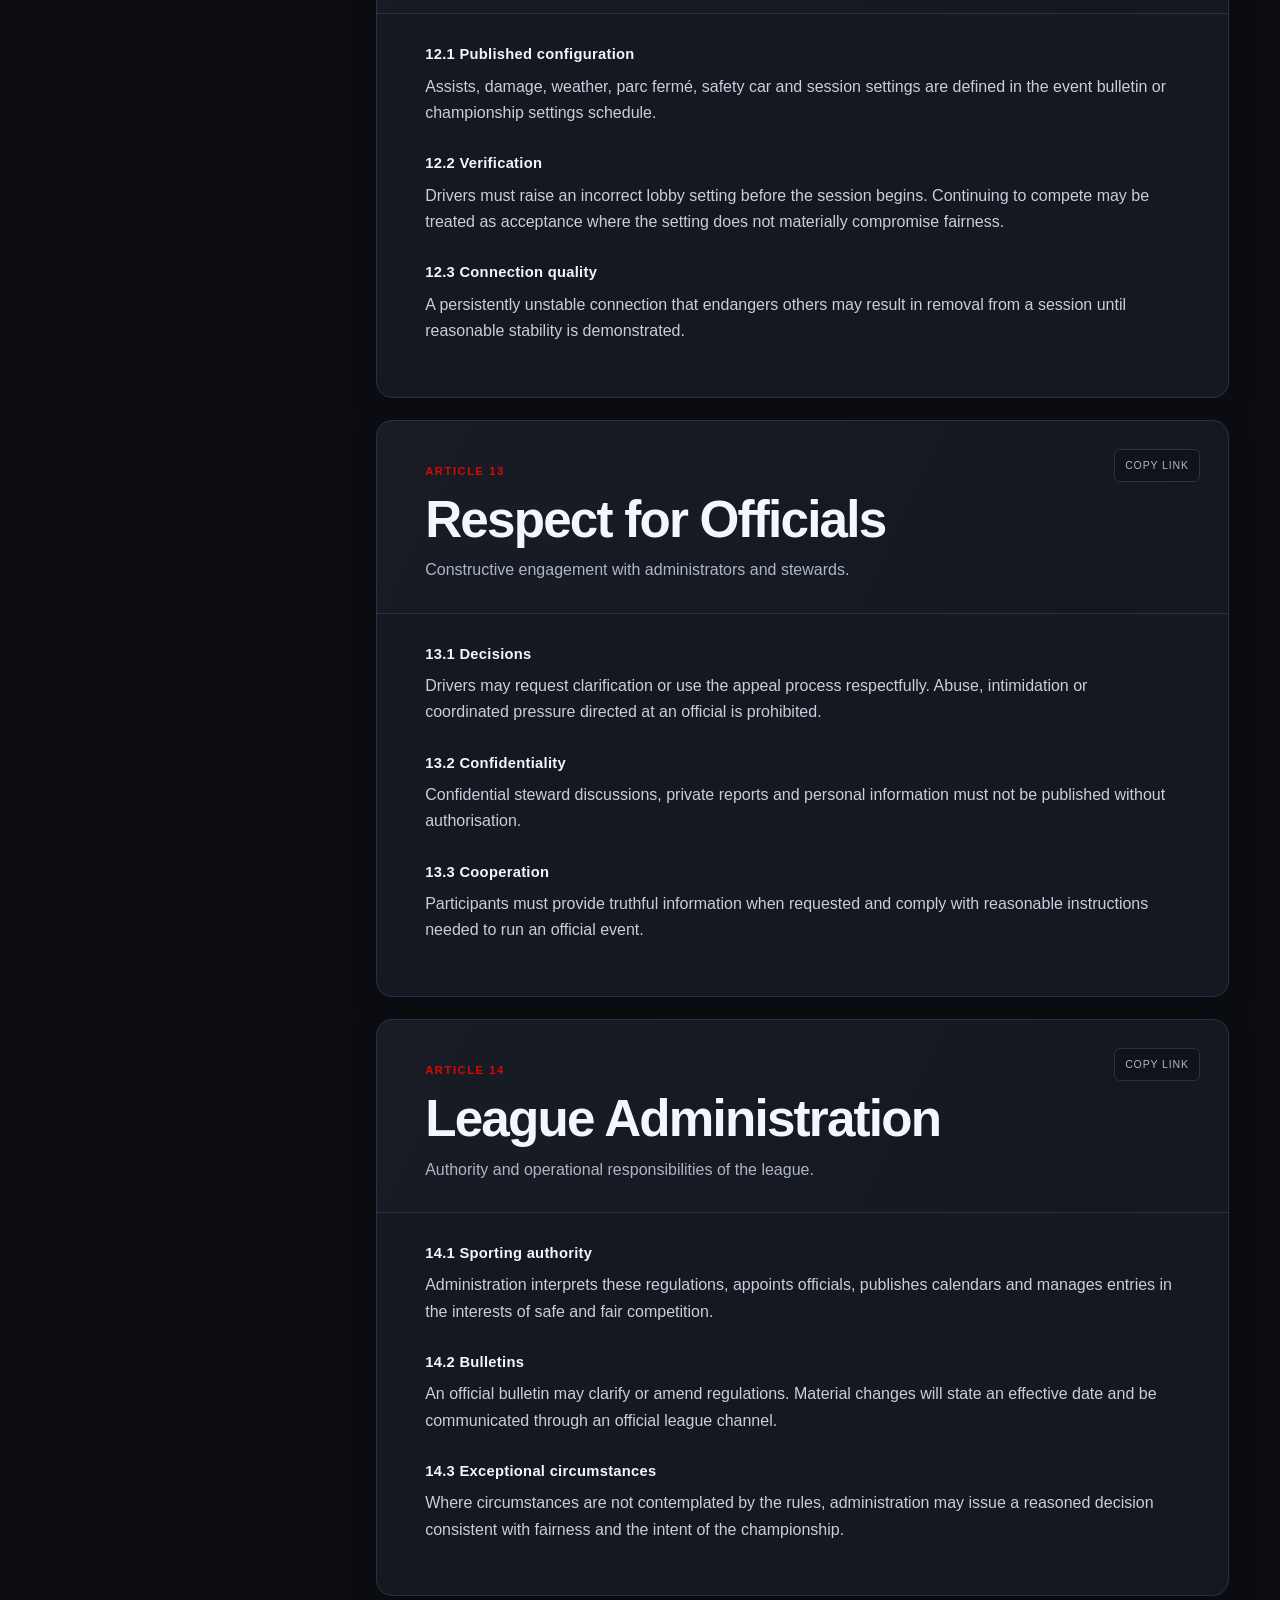
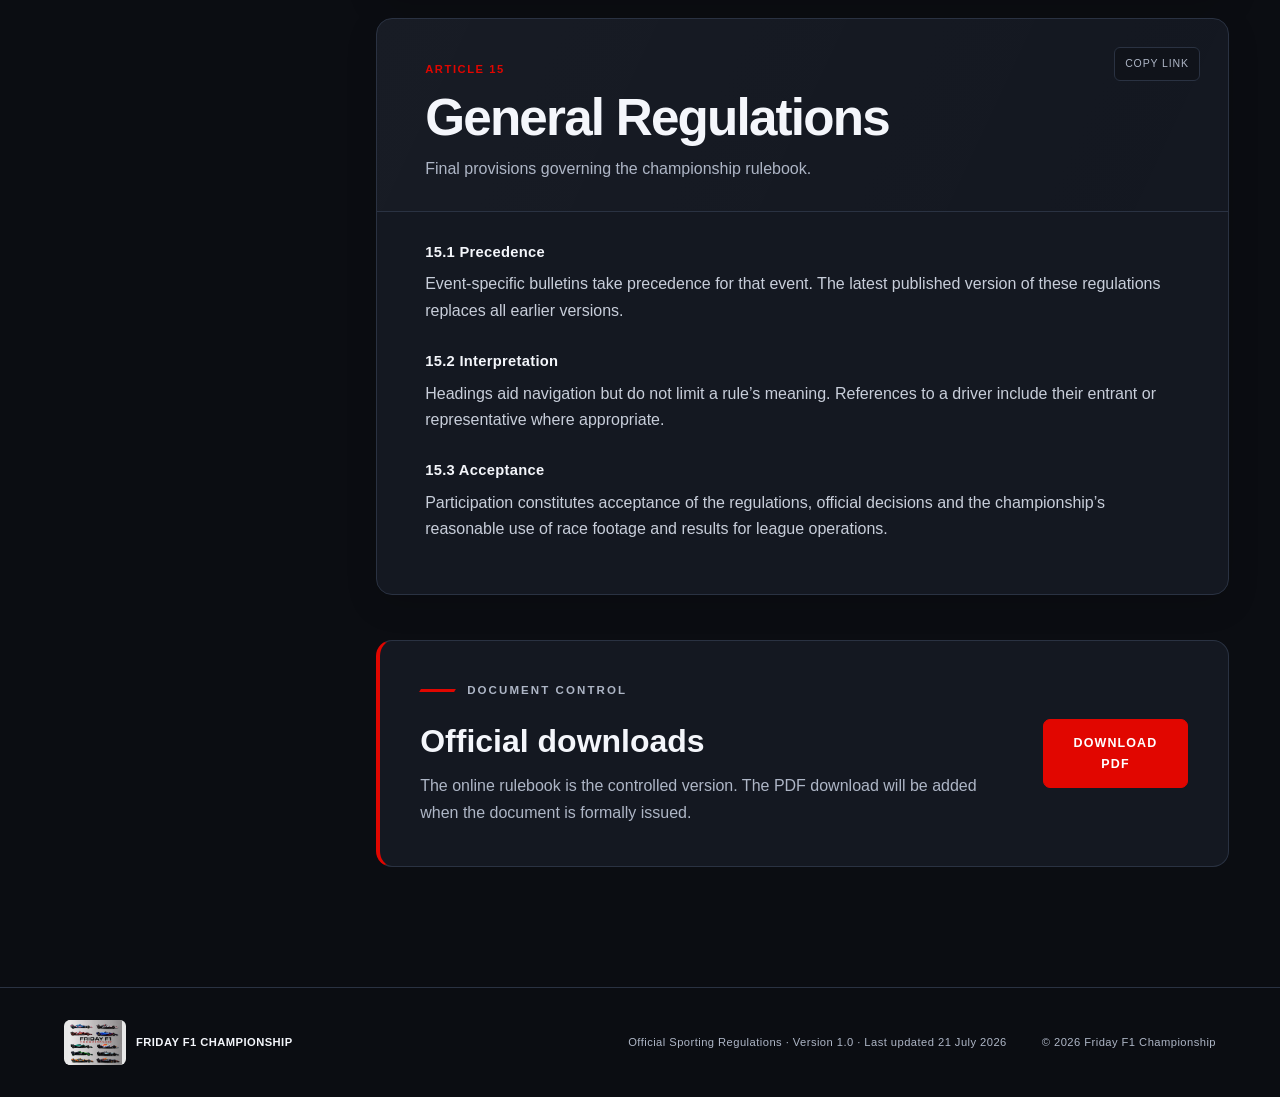
==== commit 89078de7: "Improve penalty points table layout" ====
--- a/rules/index.html
+++ b/rules/index.html
@@ -4,7 +4,7 @@
   <meta charset="utf-8"><meta name="viewport" content="width=device-width, initial-scale=1"><meta name="theme-color" content="#0B0D12">
   <meta name="description" content="Friday F1 Championship Official Sporting and Racing Regulations, version 1.0.">
   <title>Sporting Regulations | Friday F1 Championship</title>
-  <link rel="icon" href="../assets/logo.jpg"><link rel="stylesheet" href="../css/styles.css"><script src="../js/app.js" defer></script>
+  <link rel="icon" href="../assets/logo.jpg"><link rel="stylesheet" href="../css/styles.css?v=2"><style>.penalty-points-table{width:100%;border-collapse:separate;border-spacing:0;border:1px solid var(--border);border-radius:10px;overflow:hidden;margin:16px 0 22px;text-align:left}.penalty-points-table th,.penalty-points-table td{padding:15px 18px;vertical-align:top;border-bottom:1px solid var(--border)}.penalty-points-table thead th{background:rgba(225,6,0,.18);color:var(--text);font-size:.72rem;letter-spacing:.1em;text-transform:uppercase}.penalty-points-table tbody th{width:34%;color:var(--text);background:rgba(255,255,255,.025)}.penalty-points-table th+th,.penalty-points-table th+td{border-left:1px solid var(--border)}.penalty-points-table tbody tr:last-child th,.penalty-points-table tbody tr:last-child td{border-bottom:0}.penalty-points-table td{color:#c8ceda}@media(max-width:600px){.penalty-points-table th,.penalty-points-table td{padding:12px}.penalty-points-table tbody th{width:40%}}</style><script src="../js/app.js" defer></script>
 </head>
 <body class="rules-page">
   <a class="skip-link" href="#rulebook">Skip to rulebook</a><div class="progress" aria-hidden="true"><span id="scroll-progress"></span></div>
